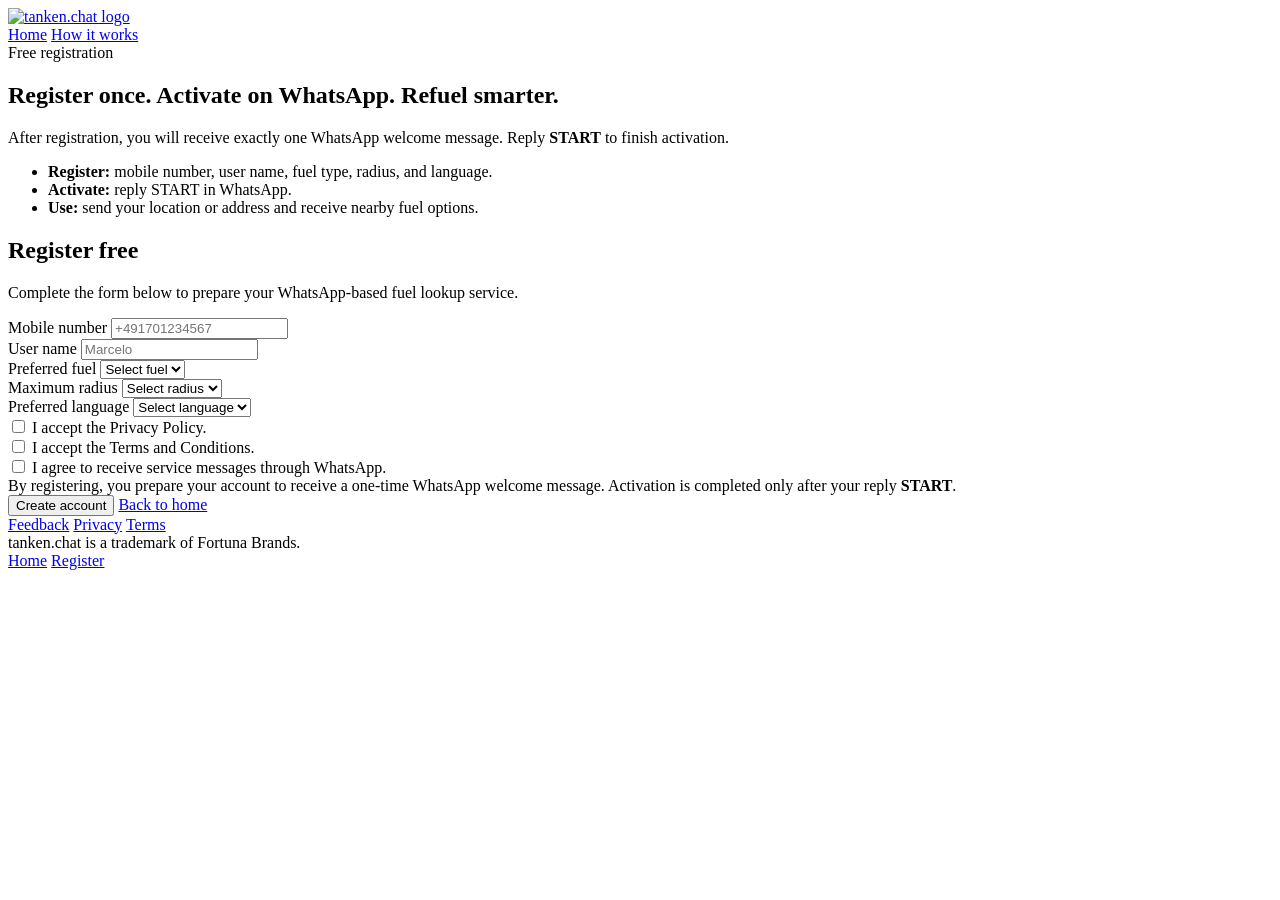
==== register.html @ ec7ad014 "Update register.html" ====
<!DOCTYPE html>
<html lang="en">
<head>
  <meta charset="UTF-8" />
  <meta name="viewport" content="width=device-width, initial-scale=1.0" />
  <title>Register | tanken.chat</title>
  <meta name="description" content="Register free for tanken.chat and activate your account by replying START in WhatsApp." />
  <link rel="stylesheet" href="./style.css" />
</head>
<body>
  <header class="site-header">
    <div class="container header-inner">
      <a href="./index.html" class="brand small" aria-label="tanken.chat home">
        <img src="./logo.png" alt="tanken.chat logo" />
      </a>

      <nav class="nav-links">
        <a href="./index.html">Home</a>
        <a href="./index.html#how-it-works">How it works</a>
      </nav>
    </div>
  </header>

  <main class="form-page">
    <div class="container form-shell">
      <aside class="info-panel">
        <div class="badge">Free registration</div>
        <h1>Register once. Activate on WhatsApp. Refuel smarter.</h1>
        <p>
          After registration, you will receive exactly one WhatsApp welcome message. Reply <strong>START</strong> to finish activation.
        </p>

        <ul class="info-list">
          <li><strong>Register:</strong> mobile number, user name, fuel type, radius, and language.</li>
          <li><strong>Activate:</strong> reply START in WhatsApp.</li>
          <li><strong>Use:</strong> send your location or address and receive nearby fuel options.</li>
        </ul>
      </aside>

      <section class="form-panel">
        <h2>Register free</h2>
        <p class="intro">
          Complete the form below to prepare your WhatsApp-based fuel lookup service.
        </p>

        <form class="form-grid" action="#" method="post">
          <div class="field">
            <label for="mobile">Mobile number</label>
            <input
              class="input"
              type="tel"
              id="mobile"
              name="mobile"
              placeholder="+491701234567"
              required
            />
          </div>

          <div class="field">
            <label for="username">User name</label>
            <input
              class="input"
              type="text"
              id="username"
              name="username"
              placeholder="Marcelo"
              required
            />
          </div>

          <div class="field">
            <label for="fuel">Preferred fuel</label>
            <select class="select" id="fuel" name="fuel" required>
              <option value="">Select fuel</option>
              <option value="diesel">Diesel</option>
              <option value="e5">E5</option>
              <option value="e10">E10</option>
            </select>
          </div>

          <div class="field">
            <label for="radius">Maximum radius</label>
            <select class="select" id="radius" name="radius" required>
              <option value="">Select radius</option>
              <option value="3">3 km</option>
              <option value="5">5 km</option>
              <option value="10">10 km</option>
              <option value="15">15 km</option>
              <option value="20">20 km</option>
              <option value="25">25 km</option>
            </select>
          </div>

          <div class="field">
            <label for="language">Preferred language</label>
            <select class="select" id="language" name="language" required>
              <option value="">Select language</option>
              <option value="de">German</option>
              <option value="en">English</option>
              <option value="tr">Turkish</option>
              <option value="ar">Arabic</option>
            </select>
          </div>

          <div class="checkbox-group">
            <div class="checkbox-item">
              <input type="checkbox" id="privacy" name="privacy" required />
              <label for="privacy">I accept the Privacy Policy.</label>
            </div>

            <div class="checkbox-item">
              <input type="checkbox" id="terms" name="terms" required />
              <label for="terms">I accept the Terms and Conditions.</label>
            </div>

            <div class="checkbox-item">
              <input type="checkbox" id="whatsapp" name="whatsapp" required />
              <label for="whatsapp">I agree to receive service messages through WhatsApp.</label>
            </div>
          </div>

          <div class="form-note">
            By registering, you prepare your account to receive a one-time WhatsApp welcome message. Activation is completed only after your reply <strong>START</strong>.
          </div>

          <div class="form-actions">
            <button class="btn btn-primary" type="submit">Create account</button>
            <a class="btn btn-secondary" href="./index.html">Back to home</a>
          </div>
        </form>

        <div class="helper-links">
          <a href="#">Feedback</a>
          <a href="#">Privacy</a>
          <a href="#">Terms</a>
        </div>
      </section>
    </div>
  </main>

  <footer class="site-footer">
    <div class="container footer-inner">
      <div>tanken.chat is a trademark of Fortuna Brands.</div>
      <div class="footer-links">
        <a href="./index.html">Home</a>
        <a href="./register.html">Register</a>
      </div>
    </div>
  </footer>
</body>
</html>
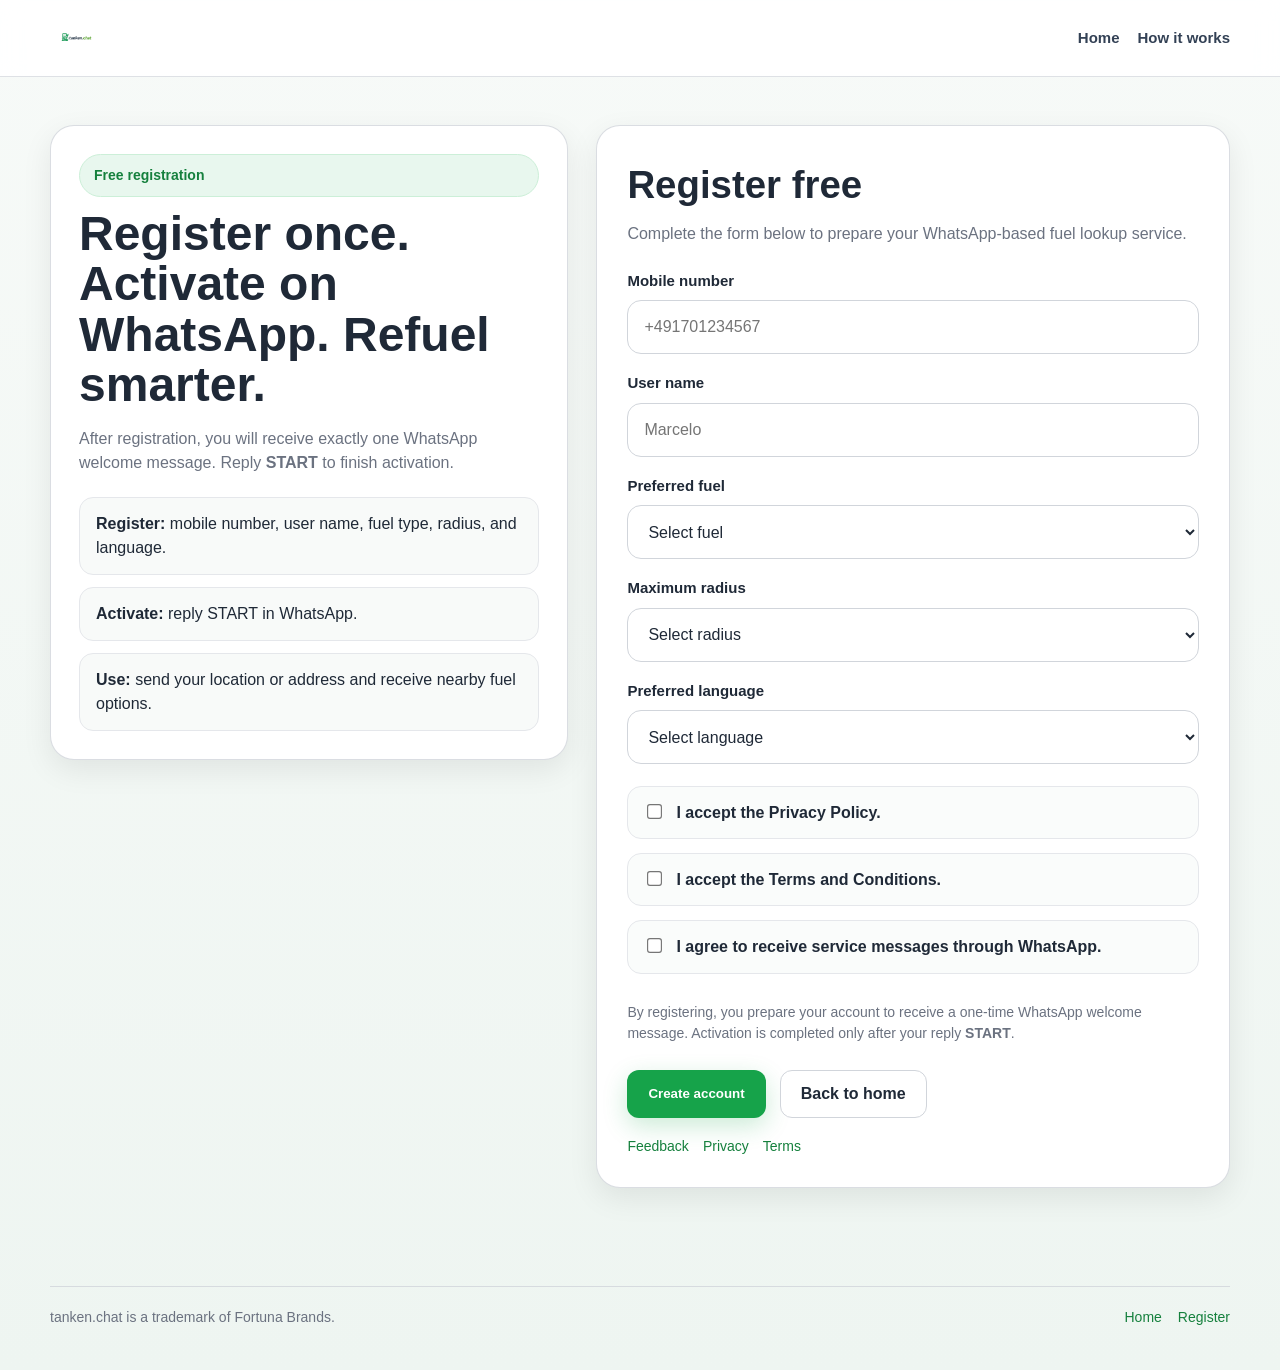
==== commit 77533e23: "Update register.html" ====
--- a/register.html
+++ b/register.html
@@ -4,19 +4,22 @@
   <meta charset="UTF-8" />
   <meta name="viewport" content="width=device-width, initial-scale=1.0" />
   <title>Register | tanken.chat</title>
-  <meta name="description" content="Register free for tanken.chat and activate your account by replying START in WhatsApp." />
-  <link rel="stylesheet" href="./style.css" />
+  <meta
+    name="description"
+    content="Register free for tanken.chat and activate your account by replying START in WhatsApp."
+  />
+  <link rel="stylesheet" href="css/styles.css" />
 </head>
 <body>
   <header class="site-header">
     <div class="container header-inner">
-      <a href="./index.html" class="brand small" aria-label="tanken.chat home">
-        <img src="./logo.png" alt="tanken.chat logo" />
+      <a href="index.html" class="brand small" aria-label="tanken.chat home">
+        <img src="assets/logo.png" alt="tanken.chat logo" />
       </a>
 
       <nav class="nav-links">
-        <a href="./index.html">Home</a>
-        <a href="./index.html#how-it-works">How it works</a>
+        <a href="index.html">Home</a>
+        <a href="index.html#how-it-works">How it works</a>
       </nav>
     </div>
   </header>
@@ -125,14 +128,14 @@
 
           <div class="form-actions">
             <button class="btn btn-primary" type="submit">Create account</button>
-            <a class="btn btn-secondary" href="./index.html">Back to home</a>
+            <a class="btn btn-secondary" href="index.html">Back to home</a>
           </div>
         </form>
 
         <div class="helper-links">
-          <a href="#">Feedback</a>
-          <a href="#">Privacy</a>
-          <a href="#">Terms</a>
+          <a href="feedback.html">Feedback</a>
+          <a href="privacy.html">Privacy</a>
+          <a href="terms.html">Terms</a>
         </div>
       </section>
     </div>
@@ -142,8 +145,8 @@
     <div class="container footer-inner">
       <div>tanken.chat is a trademark of Fortuna Brands.</div>
       <div class="footer-links">
-        <a href="./index.html">Home</a>
-        <a href="./register.html">Register</a>
+        <a href="index.html">Home</a>
+        <a href="register.html">Register</a>
       </div>
     </div>
   </footer>
--- a/css/styles.css
+++ b/css/styles.css
@@ -0,0 +1,558 @@
+:root {
+  --bg: #f5f7f6;
+  --card: #ffffff;
+  --text: #1f2937;
+  --muted: #6b7280;
+  --line: #d1d5db;
+  --brand: #16a34a;
+  --brand-dark: #15803d;
+  --brand-soft: #e8f7ee;
+  --accent: #334155;
+  --shadow: 0 10px 30px rgba(0, 0, 0, 0.08);
+  --radius: 18px;
+  --max: 1180px;
+}
+
+* {
+  box-sizing: border-box;
+}
+
+html {
+  scroll-behavior: smooth;
+}
+
+body {
+  margin: 0;
+  font-family: Arial, Helvetica, sans-serif;
+  color: var(--text);
+  background: linear-gradient(180deg, #f7faf8 0%, #eef5f1 100%);
+  line-height: 1.5;
+}
+
+img {
+  max-width: 100%;
+  display: block;
+}
+
+a {
+  color: var(--brand-dark);
+  text-decoration: none;
+}
+
+a:hover {
+  text-decoration: underline;
+}
+
+.container {
+  width: min(calc(100% - 32px), var(--max));
+  margin: 0 auto;
+}
+
+.site-header {
+  position: sticky;
+  top: 0;
+  z-index: 20;
+  background: rgba(255, 255, 255, 0.9);
+  backdrop-filter: blur(10px);
+  border-bottom: 1px solid rgba(209, 213, 219, 0.7);
+}
+
+.header-inner {
+  display: flex;
+  align-items: center;
+  justify-content: space-between;
+  min-height: 76px;
+  gap: 20px;
+}
+
+.brand {
+  display: inline-flex;
+  align-items: center;
+  gap: 12px;
+  font-weight: 700;
+  color: var(--text);
+}
+
+.brand img {
+  height: 48px;
+  width: auto;
+}
+
+.brand.small img {
+  height: 38px;
+}
+
+.nav-links {
+  display: flex;
+  align-items: center;
+  gap: 18px;
+  flex-wrap: wrap;
+}
+
+.nav-links a {
+  color: var(--accent);
+  font-size: 15px;
+  font-weight: 600;
+}
+
+.btn {
+  display: inline-flex;
+  align-items: center;
+  justify-content: center;
+  min-height: 48px;
+  padding: 0 20px;
+  border-radius: 12px;
+  border: 1px solid transparent;
+  font-weight: 700;
+  cursor: pointer;
+  transition: 0.2s ease;
+  text-decoration: none;
+}
+
+.btn:hover {
+  text-decoration: none;
+  transform: translateY(-1px);
+}
+
+.btn-primary {
+  background: var(--brand);
+  color: #fff;
+  box-shadow: 0 8px 24px rgba(22, 163, 74, 0.22);
+}
+
+.btn-primary:hover {
+  background: var(--brand-dark);
+}
+
+.btn-secondary {
+  background: #fff;
+  border-color: var(--line);
+  color: var(--text);
+}
+
+.hero {
+  padding: 70px 0 40px;
+}
+
+.hero-grid {
+  display: grid;
+  grid-template-columns: 1.15fr 0.85fr;
+  gap: 40px;
+  align-items: center;
+}
+
+.hero-copy h1 {
+  margin: 0 0 18px;
+  font-size: clamp(2.2rem, 5vw, 4rem);
+  line-height: 1.05;
+  letter-spacing: -0.03em;
+}
+
+.hero-copy p.lead {
+  margin: 0 0 22px;
+  font-size: 1.1rem;
+  color: var(--muted);
+  max-width: 700px;
+}
+
+.hero-badges {
+  display: flex;
+  flex-wrap: wrap;
+  gap: 12px;
+  margin: 22px 0 28px;
+}
+
+.badge {
+  background: var(--brand-soft);
+  color: var(--brand-dark);
+  border: 1px solid #ccefd8;
+  border-radius: 999px;
+  padding: 10px 14px;
+  font-size: 14px;
+  font-weight: 700;
+}
+
+.hero-actions {
+  display: flex;
+  flex-wrap: wrap;
+  gap: 14px;
+  margin-top: 10px;
+}
+
+.hero-card {
+  background: var(--card);
+  border: 1px solid rgba(209, 213, 219, 0.8);
+  border-radius: 24px;
+  padding: 28px;
+  box-shadow: var(--shadow);
+}
+
+.hero-card h3 {
+  margin-top: 0;
+  margin-bottom: 12px;
+  font-size: 1.3rem;
+}
+
+.hero-card p {
+  margin: 0 0 14px;
+  color: var(--muted);
+}
+
+.mini-steps {
+  display: grid;
+  gap: 12px;
+  margin-top: 18px;
+}
+
+.mini-step {
+  display: flex;
+  align-items: flex-start;
+  gap: 12px;
+  padding: 12px 14px;
+  border-radius: 14px;
+  background: #f8faf9;
+  border: 1px solid #e5e7eb;
+}
+
+.mini-step-number {
+  width: 28px;
+  height: 28px;
+  border-radius: 999px;
+  background: var(--brand);
+  color: #fff;
+  display: inline-flex;
+  align-items: center;
+  justify-content: center;
+  font-weight: 700;
+  font-size: 14px;
+  flex: 0 0 auto;
+}
+
+.section {
+  padding: 34px 0;
+}
+
+.section-title {
+  margin: 0 0 18px;
+  font-size: clamp(1.5rem, 3vw, 2.25rem);
+  line-height: 1.15;
+}
+
+.section-subtitle {
+  margin: 0 0 28px;
+  color: var(--muted);
+  max-width: 760px;
+}
+
+.features {
+  display: grid;
+  grid-template-columns: repeat(3, 1fr);
+  gap: 18px;
+}
+
+.feature-card {
+  background: #fff;
+  border: 1px solid rgba(209, 213, 219, 0.8);
+  border-radius: 20px;
+  padding: 22px;
+  box-shadow: var(--shadow);
+}
+
+.feature-card h3 {
+  margin: 0 0 10px;
+  font-size: 1.1rem;
+}
+
+.feature-card p {
+  margin: 0;
+  color: var(--muted);
+}
+
+.steps {
+  display: grid;
+  grid-template-columns: repeat(3, 1fr);
+  gap: 18px;
+}
+
+.step-card {
+  background: #fff;
+  border: 1px solid rgba(209, 213, 219, 0.8);
+  border-radius: 20px;
+  padding: 24px;
+  box-shadow: var(--shadow);
+}
+
+.step-card .step-number {
+  display: inline-flex;
+  width: 40px;
+  height: 40px;
+  border-radius: 999px;
+  align-items: center;
+  justify-content: center;
+  background: var(--brand);
+  color: #fff;
+  font-weight: 700;
+  margin-bottom: 14px;
+}
+
+.step-card h3 {
+  margin: 0 0 10px;
+}
+
+.step-card p {
+  margin: 0;
+  color: var(--muted);
+}
+
+.cta-box {
+  background: linear-gradient(135deg, #17311f 0%, #1f4d2d 100%);
+  color: #fff;
+  border-radius: 24px;
+  padding: 32px;
+  box-shadow: var(--shadow);
+}
+
+.cta-box h2 {
+  margin-top: 0;
+  margin-bottom: 12px;
+  font-size: clamp(1.8rem, 3vw, 2.5rem);
+}
+
+.cta-box p {
+  margin: 0 0 20px;
+  color: rgba(255, 255, 255, 0.88);
+  max-width: 760px;
+}
+
+.cta-box .btn-secondary {
+  border-color: rgba(255, 255, 255, 0.28);
+  background: rgba(255, 255, 255, 0.12);
+  color: #fff;
+}
+
+.site-footer {
+  padding: 28px 0 42px;
+  color: var(--muted);
+  font-size: 14px;
+}
+
+.footer-inner {
+  display: flex;
+  justify-content: space-between;
+  gap: 18px;
+  flex-wrap: wrap;
+  border-top: 1px solid rgba(209, 213, 219, 0.8);
+  padding-top: 20px;
+}
+
+.footer-links {
+  display: flex;
+  gap: 16px;
+  flex-wrap: wrap;
+}
+
+/* FORM PAGE */
+.form-page {
+  padding: 48px 0 70px;
+}
+
+.form-shell {
+  display: grid;
+  grid-template-columns: 0.9fr 1.1fr;
+  gap: 28px;
+  align-items: start;
+}
+
+.info-panel,
+.form-panel {
+  background: #fff;
+  border: 1px solid rgba(209, 213, 219, 0.8);
+  border-radius: 24px;
+  box-shadow: var(--shadow);
+}
+
+.info-panel {
+  padding: 28px;
+}
+
+.info-panel h1 {
+  margin: 12px 0 14px;
+  font-size: clamp(2rem, 4vw, 3rem);
+  line-height: 1.05;
+}
+
+.info-panel p {
+  color: var(--muted);
+}
+
+.info-list {
+  margin: 22px 0 0;
+  padding: 0;
+  list-style: none;
+  display: grid;
+  gap: 12px;
+}
+
+.info-list li {
+  background: #f8faf9;
+  border: 1px solid #e5e7eb;
+  border-radius: 14px;
+  padding: 14px 16px;
+}
+
+.form-panel {
+  padding: 30px;
+}
+
+.form-panel h2 {
+  margin-top: 0;
+  margin-bottom: 8px;
+  font-size: clamp(1.7rem, 3vw, 2.4rem);
+}
+
+.form-panel .intro {
+  margin: 0 0 24px;
+  color: var(--muted);
+}
+
+.form-grid {
+  display: grid;
+  grid-template-columns: 1fr;
+  gap: 18px;
+}
+
+.field label {
+  display: block;
+  margin-bottom: 8px;
+  font-weight: 700;
+  font-size: 15px;
+}
+
+.input,
+.select,
+textarea {
+  width: 100%;
+  min-height: 54px;
+  border: 1px solid var(--line);
+  border-radius: 14px;
+  padding: 14px 16px;
+  font-size: 16px;
+  background: #fff;
+  color: var(--text);
+  outline: none;
+}
+
+.input:focus,
+.select:focus,
+textarea:focus {
+  border-color: var(--brand);
+  box-shadow: 0 0 0 4px rgba(22, 163, 74, 0.12);
+}
+
+.checkbox-group {
+  display: grid;
+  gap: 14px;
+  margin-top: 4px;
+}
+
+.checkbox-item {
+  display: flex;
+  align-items: flex-start;
+  gap: 12px;
+  padding: 14px 16px;
+  border: 1px solid #e5e7eb;
+  border-radius: 14px;
+  background: #fafcfb;
+}
+
+.checkbox-item input {
+  margin-top: 4px;
+  transform: scale(1.15);
+}
+
+.checkbox-item label {
+  margin: 0;
+  font-weight: 600;
+  line-height: 1.45;
+}
+
+.form-note {
+  margin-top: 10px;
+  font-size: 14px;
+  color: var(--muted);
+}
+
+.form-actions {
+  display: flex;
+  gap: 14px;
+  flex-wrap: wrap;
+  margin-top: 8px;
+}
+
+.helper-links {
+  margin-top: 18px;
+  display: flex;
+  flex-wrap: wrap;
+  gap: 14px;
+  font-size: 14px;
+}
+
+@media (max-width: 980px) {
+  .hero-grid,
+  .form-shell,
+  .features,
+  .steps {
+    grid-template-columns: 1fr;
+  }
+
+  .hero {
+    padding-top: 40px;
+  }
+
+  .header-inner {
+    min-height: 70px;
+  }
+
+  .nav-links {
+    gap: 12px;
+  }
+}
+
+@media (max-width: 640px) {
+  .container {
+    width: min(calc(100% - 22px), var(--max));
+  }
+
+  .brand img {
+    height: 42px;
+  }
+
+  .hero-copy h1,
+  .info-panel h1,
+  .form-panel h2 {
+    word-break: break-word;
+  }
+
+  .hero-card,
+  .feature-card,
+  .step-card,
+  .info-panel,
+  .form-panel,
+  .cta-box {
+    padding: 20px;
+    border-radius: 18px;
+  }
+
+  .btn {
+    width: 100%;
+  }
+
+  .hero-actions,
+  .form-actions {
+    flex-direction: column;
+  }
+
+  .nav-links {
+    display: none;
+  }
+}
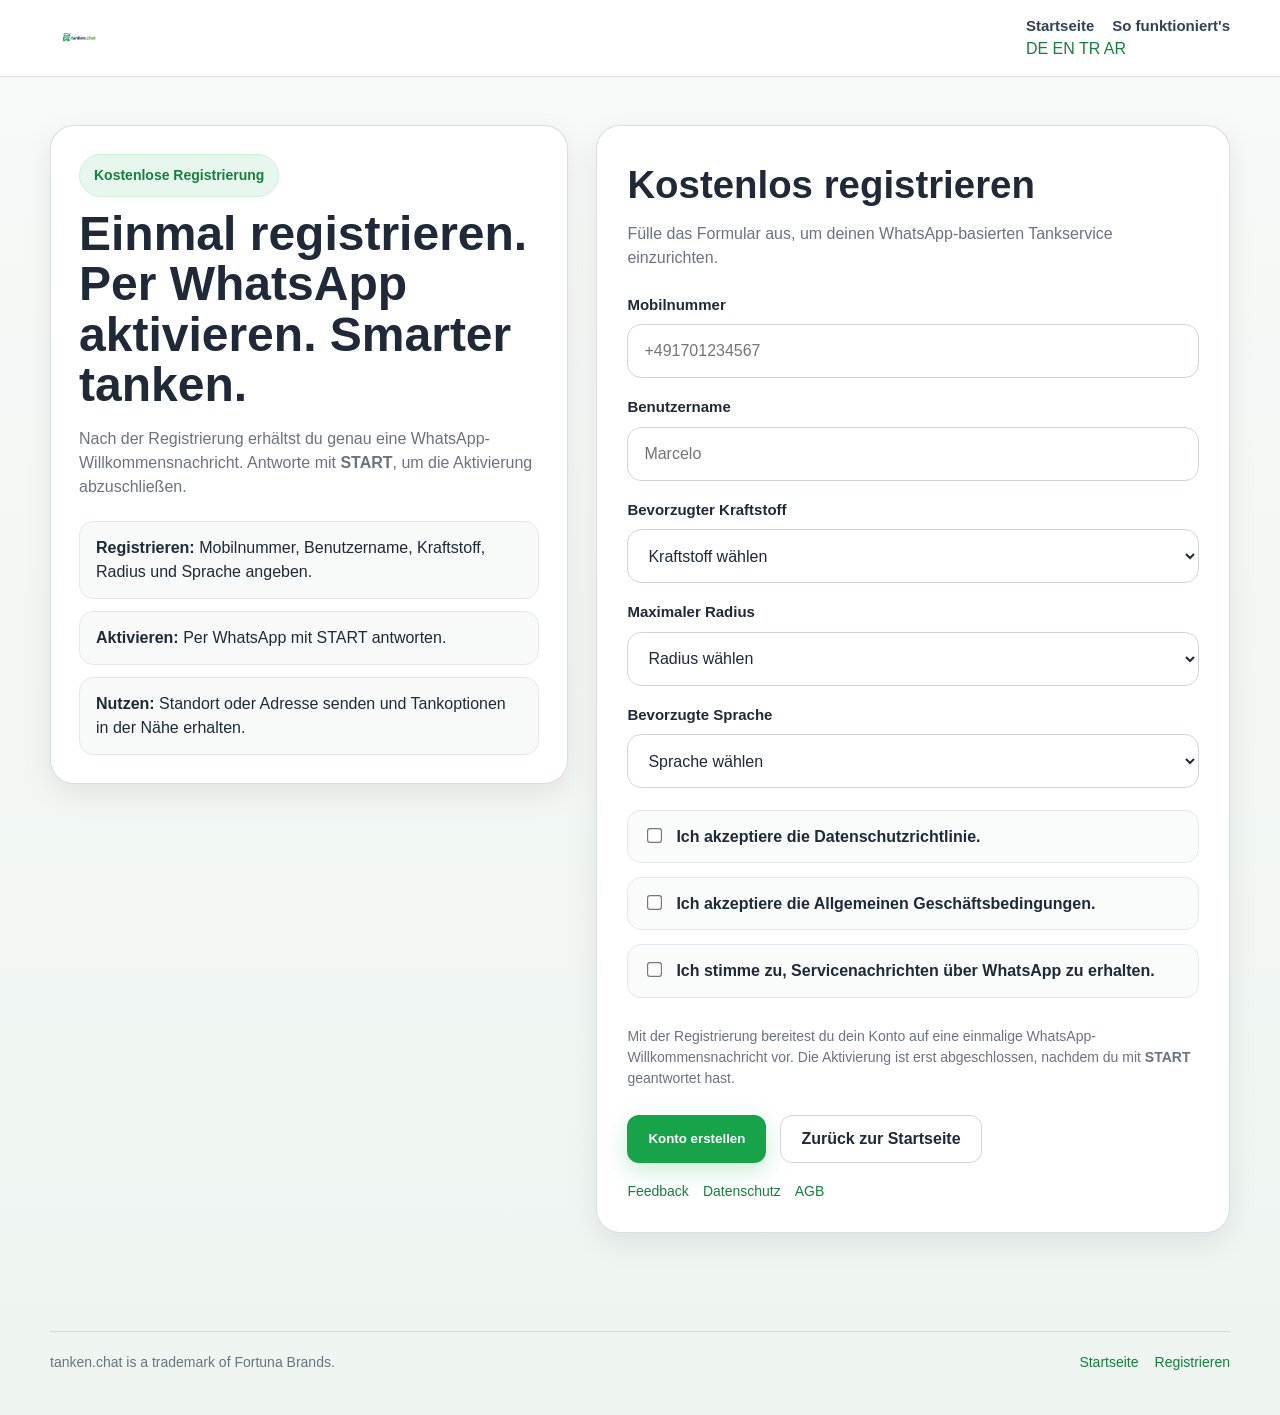
==== commit de88c404: "Update register.html" ====
--- a/register.html
+++ b/register.html
@@ -1,54 +1,63 @@
 <!DOCTYPE html>
-<html lang="en">
+<html lang="de">
 <head>
   <meta charset="UTF-8" />
   <meta name="viewport" content="width=device-width, initial-scale=1.0" />
-  <title>Register | tanken.chat</title>
+  <title>Registrierung | tanken.chat</title>
   <meta
     name="description"
-    content="Register free for tanken.chat and activate your account by replying START in WhatsApp."
+    content="Registriere dich kostenlos für tanken.chat und aktiviere dein Konto, indem du per WhatsApp mit START antwortest."
   />
   <link rel="stylesheet" href="css/styles.css" />
 </head>
 <body>
   <header class="site-header">
     <div class="container header-inner">
-      <a href="index.html" class="brand small" aria-label="tanken.chat home">
-        <img src="assets/logo.png" alt="tanken.chat logo" />
+      <a href="index.html" class="brand small" aria-label="tanken.chat Startseite">
+        <img src="assets/logo.png" alt="tanken.chat Logo" />
       </a>
 
-      <nav class="nav-links">
-        <a href="index.html">Home</a>
-        <a href="index.html#how-it-works">How it works</a>
-      </nav>
+      <div class="header-right">
+        <nav class="nav-links">
+          <a href="index.html">Startseite</a>
+          <a href="index.html#how-it-works">So funktioniert's</a>
+        </nav>
+
+        <div class="lang-switch" aria-label="Sprachauswahl">
+          <a href="register.html" class="active">DE</a>
+          <a href="register-en.html">EN</a>
+          <a href="register-tr.html">TR</a>
+          <a href="register-ar.html">AR</a>
+        </div>
+      </div>
     </div>
   </header>
 
   <main class="form-page">
     <div class="container form-shell">
       <aside class="info-panel">
-        <div class="badge">Free registration</div>
-        <h1>Register once. Activate on WhatsApp. Refuel smarter.</h1>
+        <div class="badge">Kostenlose Registrierung</div>
+        <h1>Einmal registrieren. Per WhatsApp aktivieren. Smarter tanken.</h1>
         <p>
-          After registration, you will receive exactly one WhatsApp welcome message. Reply <strong>START</strong> to finish activation.
+          Nach der Registrierung erhältst du genau eine WhatsApp-Willkommensnachricht. Antworte mit <strong>START</strong>, um die Aktivierung abzuschließen.
         </p>
 
         <ul class="info-list">
-          <li><strong>Register:</strong> mobile number, user name, fuel type, radius, and language.</li>
-          <li><strong>Activate:</strong> reply START in WhatsApp.</li>
-          <li><strong>Use:</strong> send your location or address and receive nearby fuel options.</li>
+          <li><strong>Registrieren:</strong> Mobilnummer, Benutzername, Kraftstoff, Radius und Sprache angeben.</li>
+          <li><strong>Aktivieren:</strong> Per WhatsApp mit START antworten.</li>
+          <li><strong>Nutzen:</strong> Standort oder Adresse senden und Tankoptionen in der Nähe erhalten.</li>
         </ul>
       </aside>
 
       <section class="form-panel">
-        <h2>Register free</h2>
+        <h2>Kostenlos registrieren</h2>
         <p class="intro">
-          Complete the form below to prepare your WhatsApp-based fuel lookup service.
+          Fülle das Formular aus, um deinen WhatsApp-basierten Tankservice einzurichten.
         </p>
 
         <form class="form-grid" action="#" method="post">
           <div class="field">
-            <label for="mobile">Mobile number</label>
+            <label for="mobile">Mobilnummer</label>
             <input
               class="input"
               type="tel"
@@ -60,7 +69,7 @@
           </div>
 
           <div class="field">
-            <label for="username">User name</label>
+            <label for="username">Benutzername</label>
             <input
               class="input"
               type="text"
@@ -72,9 +81,9 @@
           </div>
 
           <div class="field">
-            <label for="fuel">Preferred fuel</label>
+            <label for="fuel">Bevorzugter Kraftstoff</label>
             <select class="select" id="fuel" name="fuel" required>
-              <option value="">Select fuel</option>
+              <option value="">Kraftstoff wählen</option>
               <option value="diesel">Diesel</option>
               <option value="e5">E5</option>
               <option value="e10">E10</option>
@@ -82,9 +91,9 @@
           </div>
 
           <div class="field">
-            <label for="radius">Maximum radius</label>
+            <label for="radius">Maximaler Radius</label>
             <select class="select" id="radius" name="radius" required>
-              <option value="">Select radius</option>
+              <option value="">Radius wählen</option>
               <option value="3">3 km</option>
               <option value="5">5 km</option>
               <option value="10">10 km</option>
@@ -95,47 +104,47 @@
           </div>
 
           <div class="field">
-            <label for="language">Preferred language</label>
+            <label for="language">Bevorzugte Sprache</label>
             <select class="select" id="language" name="language" required>
-              <option value="">Select language</option>
-              <option value="de">German</option>
-              <option value="en">English</option>
-              <option value="tr">Turkish</option>
-              <option value="ar">Arabic</option>
+              <option value="">Sprache wählen</option>
+              <option value="de">Deutsch</option>
+              <option value="en">Englisch</option>
+              <option value="tr">Türkisch</option>
+              <option value="ar">Arabisch</option>
             </select>
           </div>
 
           <div class="checkbox-group">
             <div class="checkbox-item">
               <input type="checkbox" id="privacy" name="privacy" required />
-              <label for="privacy">I accept the Privacy Policy.</label>
+              <label for="privacy">Ich akzeptiere die Datenschutzrichtlinie.</label>
             </div>
 
             <div class="checkbox-item">
               <input type="checkbox" id="terms" name="terms" required />
-              <label for="terms">I accept the Terms and Conditions.</label>
+              <label for="terms">Ich akzeptiere die Allgemeinen Geschäftsbedingungen.</label>
             </div>
 
             <div class="checkbox-item">
               <input type="checkbox" id="whatsapp" name="whatsapp" required />
-              <label for="whatsapp">I agree to receive service messages through WhatsApp.</label>
+              <label for="whatsapp">Ich stimme zu, Servicenachrichten über WhatsApp zu erhalten.</label>
             </div>
           </div>
 
           <div class="form-note">
-            By registering, you prepare your account to receive a one-time WhatsApp welcome message. Activation is completed only after your reply <strong>START</strong>.
+            Mit der Registrierung bereitest du dein Konto auf eine einmalige WhatsApp-Willkommensnachricht vor. Die Aktivierung ist erst abgeschlossen, nachdem du mit <strong>START</strong> geantwortet hast.
           </div>
 
           <div class="form-actions">
-            <button class="btn btn-primary" type="submit">Create account</button>
-            <a class="btn btn-secondary" href="index.html">Back to home</a>
+            <button class="btn btn-primary" type="submit">Konto erstellen</button>
+            <a class="btn btn-secondary" href="index.html">Zurück zur Startseite</a>
           </div>
         </form>
 
         <div class="helper-links">
           <a href="feedback.html">Feedback</a>
-          <a href="privacy.html">Privacy</a>
-          <a href="terms.html">Terms</a>
+          <a href="privacy.html">Datenschutz</a>
+          <a href="terms.html">AGB</a>
         </div>
       </section>
     </div>
@@ -145,8 +154,8 @@
     <div class="container footer-inner">
       <div>tanken.chat is a trademark of Fortuna Brands.</div>
       <div class="footer-links">
-        <a href="index.html">Home</a>
-        <a href="register.html">Register</a>
+        <a href="index.html">Startseite</a>
+        <a href="register.html">Registrieren</a>
       </div>
     </div>
   </footer>
--- a/css/styles.css
+++ b/css/styles.css
@@ -52,7 +52,7 @@
   position: sticky;
   top: 0;
   z-index: 20;
-  background: rgba(255, 255, 255, 0.9);
+  background: rgba(255, 255, 255, 0.92);
   backdrop-filter: blur(10px);
   border-bottom: 1px solid rgba(209, 213, 219, 0.7);
 }
@@ -74,12 +74,12 @@
 }
 
 .brand img {
-  height: 48px;
+  height: 52px;
   width: auto;
 }
 
 .brand.small img {
-  height: 38px;
+  height: 42px;
 }
 
 .nav-links {
@@ -163,6 +163,9 @@
 }
 
 .badge {
+  display: inline-flex;
+  align-items: center;
+  justify-content: center;
   background: var(--brand-soft);
   color: var(--brand-dark);
   border: 1px solid #ccefd8;
@@ -527,6 +530,10 @@
     height: 42px;
   }
 
+  .brand.small img {
+    height: 36px;
+  }
+
   .hero-copy h1,
   .info-panel h1,
   .form-panel h2 {
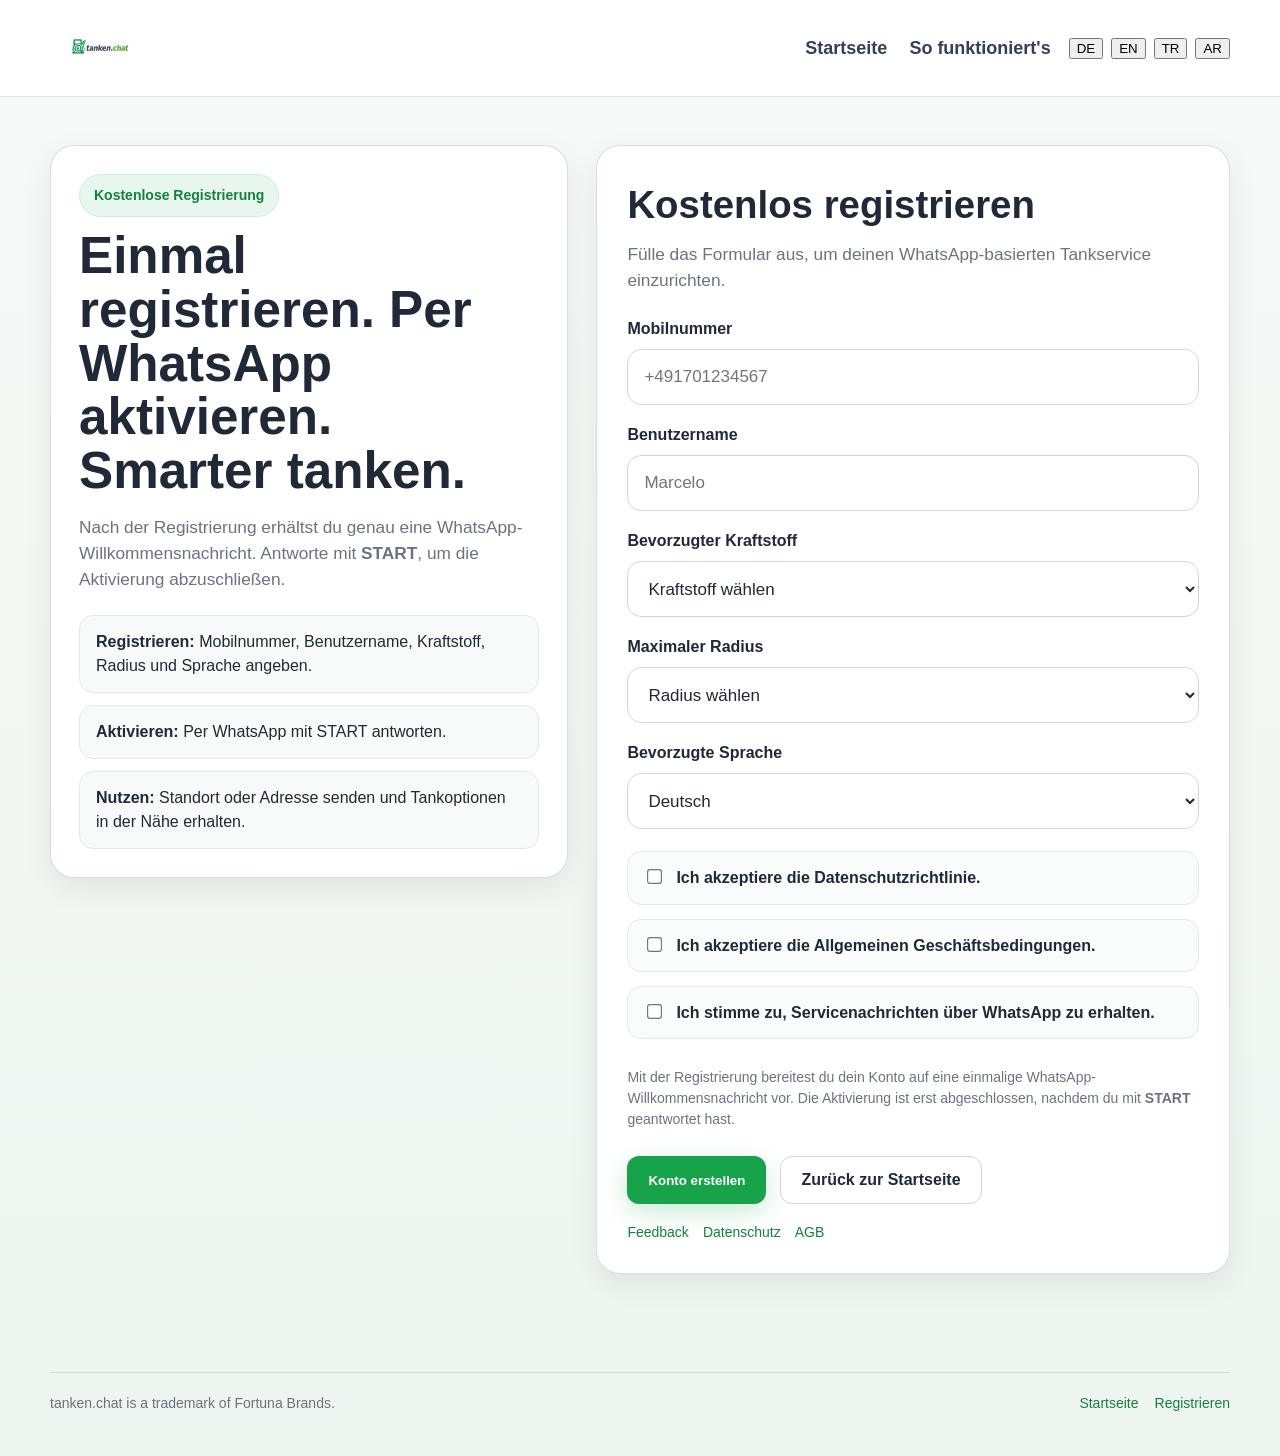
==== commit 9b06fbfa: "Update register.html" ====
--- a/register.html
+++ b/register.html
@@ -3,31 +3,28 @@
 <head>
   <meta charset="UTF-8" />
   <meta name="viewport" content="width=device-width, initial-scale=1.0" />
-  <title>Registrierung | tanken.chat</title>
-  <meta
-    name="description"
-    content="Registriere dich kostenlos für tanken.chat und aktiviere dein Konto, indem du per WhatsApp mit START antwortest."
-  />
+  <title>tanken.chat</title>
+  <meta name="description" content="tanken.chat register page" />
   <link rel="stylesheet" href="css/styles.css" />
 </head>
-<body>
+<body data-page="register">
   <header class="site-header">
     <div class="container header-inner">
-      <a href="index.html" class="brand small" aria-label="tanken.chat Startseite">
-        <img src="assets/logo.png" alt="tanken.chat Logo" />
+      <a href="index.html" class="brand small" aria-label="tanken.chat home">
+        <img src="assets/logo.png" alt="tanken.chat logo" />
       </a>
 
       <div class="header-right">
         <nav class="nav-links">
-          <a href="index.html">Startseite</a>
-          <a href="index.html#how-it-works">So funktioniert's</a>
+          <a href="index.html" data-i18n="nav_home">Startseite</a>
+          <a href="index.html#how-it-works" data-i18n="nav_how">So funktioniert's</a>
         </nav>
 
-        <div class="lang-switch" aria-label="Sprachauswahl">
-          <a href="register.html" class="active">DE</a>
-          <a href="register-en.html">EN</a>
-          <a href="register-tr.html">TR</a>
-          <a href="register-ar.html">AR</a>
+        <div class="lang-switch" aria-label="Language switcher">
+          <button type="button" class="lang-btn active" data-lang="de">DE</button>
+          <button type="button" class="lang-btn" data-lang="en">EN</button>
+          <button type="button" class="lang-btn" data-lang="tr">TR</button>
+          <button type="button" class="lang-btn" data-lang="ar">AR</button>
         </div>
       </div>
     </div>
@@ -36,64 +33,48 @@
   <main class="form-page">
     <div class="container form-shell">
       <aside class="info-panel">
-        <div class="badge">Kostenlose Registrierung</div>
-        <h1>Einmal registrieren. Per WhatsApp aktivieren. Smarter tanken.</h1>
-        <p>
+        <div class="badge" data-i18n="info_badge">Kostenlose Registrierung</div>
+        <h1 data-i18n="info_title">Einmal registrieren. Per WhatsApp aktivieren. Smarter tanken.</h1>
+        <p data-i18n="info_text">
           Nach der Registrierung erhältst du genau eine WhatsApp-Willkommensnachricht. Antworte mit <strong>START</strong>, um die Aktivierung abzuschließen.
         </p>
 
         <ul class="info-list">
-          <li><strong>Registrieren:</strong> Mobilnummer, Benutzername, Kraftstoff, Radius und Sprache angeben.</li>
-          <li><strong>Aktivieren:</strong> Per WhatsApp mit START antworten.</li>
-          <li><strong>Nutzen:</strong> Standort oder Adresse senden und Tankoptionen in der Nähe erhalten.</li>
+          <li data-i18n="info_1"><strong>Registrieren:</strong> Mobilnummer, Benutzername, Kraftstoff, Radius und Sprache angeben.</li>
+          <li data-i18n="info_2"><strong>Aktivieren:</strong> Per WhatsApp mit START antworten.</li>
+          <li data-i18n="info_3"><strong>Nutzen:</strong> Standort oder Adresse senden und Tankoptionen in der Nähe erhalten.</li>
         </ul>
       </aside>
 
       <section class="form-panel">
-        <h2>Kostenlos registrieren</h2>
-        <p class="intro">
-          Fülle das Formular aus, um deinen WhatsApp-basierten Tankservice einzurichten.
-        </p>
+        <h2 data-i18n="form_title">Kostenlos registrieren</h2>
+        <p class="intro" data-i18n="form_intro">Fülle das Formular aus, um deinen WhatsApp-basierten Tankservice einzurichten.</p>
 
         <form class="form-grid" action="#" method="post">
           <div class="field">
-            <label for="mobile">Mobilnummer</label>
-            <input
-              class="input"
-              type="tel"
-              id="mobile"
-              name="mobile"
-              placeholder="+491701234567"
-              required
-            />
-          </div>
-
-          <div class="field">
-            <label for="username">Benutzername</label>
-            <input
-              class="input"
-              type="text"
-              id="username"
-              name="username"
-              placeholder="Marcelo"
-              required
-            />
-          </div>
-
-          <div class="field">
-            <label for="fuel">Bevorzugter Kraftstoff</label>
+            <label for="mobile" data-i18n="label_mobile">Mobilnummer</label>
+            <input class="input" type="tel" id="mobile" name="mobile" placeholder="+491701234567" required />
+          </div>
+
+          <div class="field">
+            <label for="username" data-i18n="label_username">Benutzername</label>
+            <input class="input" type="text" id="username" name="username" placeholder="Marcelo" required />
+          </div>
+
+          <div class="field">
+            <label for="fuel" data-i18n="label_fuel">Bevorzugter Kraftstoff</label>
             <select class="select" id="fuel" name="fuel" required>
-              <option value="">Kraftstoff wählen</option>
-              <option value="diesel">Diesel</option>
-              <option value="e5">E5</option>
-              <option value="e10">E10</option>
+              <option value="" data-i18n="opt_fuel">Kraftstoff wählen</option>
+              <option value="diesel" data-i18n="fuel_diesel">Diesel</option>
+              <option value="e5" data-i18n="fuel_e5">E5</option>
+              <option value="e10" data-i18n="fuel_e10">E10</option>
             </select>
           </div>
 
           <div class="field">
-            <label for="radius">Maximaler Radius</label>
+            <label for="radius" data-i18n="label_radius">Maximaler Radius</label>
             <select class="select" id="radius" name="radius" required>
-              <option value="">Radius wählen</option>
+              <option value="" data-i18n="opt_radius">Radius wählen</option>
               <option value="3">3 km</option>
               <option value="5">5 km</option>
               <option value="10">10 km</option>
@@ -104,47 +85,47 @@
           </div>
 
           <div class="field">
-            <label for="language">Bevorzugte Sprache</label>
+            <label for="language" data-i18n="label_language">Bevorzugte Sprache</label>
             <select class="select" id="language" name="language" required>
-              <option value="">Sprache wählen</option>
-              <option value="de">Deutsch</option>
-              <option value="en">Englisch</option>
-              <option value="tr">Türkisch</option>
-              <option value="ar">Arabisch</option>
+              <option value="" data-i18n="opt_language">Sprache wählen</option>
+              <option value="de" data-i18n="lang_de">Deutsch</option>
+              <option value="en" data-i18n="lang_en">Englisch</option>
+              <option value="tr" data-i18n="lang_tr">Türkisch</option>
+              <option value="ar" data-i18n="lang_ar">Arabisch</option>
             </select>
           </div>
 
           <div class="checkbox-group">
             <div class="checkbox-item">
               <input type="checkbox" id="privacy" name="privacy" required />
-              <label for="privacy">Ich akzeptiere die Datenschutzrichtlinie.</label>
+              <label for="privacy" data-i18n="check_privacy">Ich akzeptiere die Datenschutzrichtlinie.</label>
             </div>
 
             <div class="checkbox-item">
               <input type="checkbox" id="terms" name="terms" required />
-              <label for="terms">Ich akzeptiere die Allgemeinen Geschäftsbedingungen.</label>
+              <label for="terms" data-i18n="check_terms">Ich akzeptiere die Allgemeinen Geschäftsbedingungen.</label>
             </div>
 
             <div class="checkbox-item">
               <input type="checkbox" id="whatsapp" name="whatsapp" required />
-              <label for="whatsapp">Ich stimme zu, Servicenachrichten über WhatsApp zu erhalten.</label>
+              <label for="whatsapp" data-i18n="check_whatsapp">Ich stimme zu, Servicenachrichten über WhatsApp zu erhalten.</label>
             </div>
           </div>
 
-          <div class="form-note">
+          <div class="form-note" data-i18n="form_note">
             Mit der Registrierung bereitest du dein Konto auf eine einmalige WhatsApp-Willkommensnachricht vor. Die Aktivierung ist erst abgeschlossen, nachdem du mit <strong>START</strong> geantwortet hast.
           </div>
 
           <div class="form-actions">
-            <button class="btn btn-primary" type="submit">Konto erstellen</button>
-            <a class="btn btn-secondary" href="index.html">Zurück zur Startseite</a>
+            <button class="btn btn-primary" type="submit" data-i18n="form_submit">Konto erstellen</button>
+            <a class="btn btn-secondary" href="index.html" data-i18n="form_back">Zurück zur Startseite</a>
           </div>
         </form>
 
         <div class="helper-links">
-          <a href="feedback.html">Feedback</a>
-          <a href="privacy.html">Datenschutz</a>
-          <a href="terms.html">AGB</a>
+          <a href="feedback.html" data-i18n="footer_feedback">Feedback</a>
+          <a href="privacy.html" data-i18n="footer_privacy">Datenschutz</a>
+          <a href="terms.html" data-i18n="footer_terms">AGB</a>
         </div>
       </section>
     </div>
@@ -154,10 +135,193 @@
     <div class="container footer-inner">
       <div>tanken.chat is a trademark of Fortuna Brands.</div>
       <div class="footer-links">
-        <a href="index.html">Startseite</a>
-        <a href="register.html">Registrieren</a>
+        <a href="index.html" data-i18n="nav_home">Startseite</a>
+        <a href="register.html" data-i18n="footer_register">Registrieren</a>
       </div>
     </div>
   </footer>
+
+  <script>
+    const translations = {
+      de: {
+        nav_home: "Startseite",
+        nav_how: "So funktioniert's",
+        info_badge: "Kostenlose Registrierung",
+        info_title: "Einmal registrieren. Per WhatsApp aktivieren. Smarter tanken.",
+        info_text: "Nach der Registrierung erhältst du genau eine WhatsApp-Willkommensnachricht. Antworte mit <strong>START</strong>, um die Aktivierung abzuschließen.",
+        info_1: "<strong>Registrieren:</strong> Mobilnummer, Benutzername, Kraftstoff, Radius und Sprache angeben.",
+        info_2: "<strong>Aktivieren:</strong> Per WhatsApp mit START antworten.",
+        info_3: "<strong>Nutzen:</strong> Standort oder Adresse senden und Tankoptionen in der Nähe erhalten.",
+        form_title: "Kostenlos registrieren",
+        form_intro: "Fülle das Formular aus, um deinen WhatsApp-basierten Tankservice einzurichten.",
+        label_mobile: "Mobilnummer",
+        label_username: "Benutzername",
+        label_fuel: "Bevorzugter Kraftstoff",
+        opt_fuel: "Kraftstoff wählen",
+        fuel_diesel: "Diesel",
+        fuel_e5: "E5",
+        fuel_e10: "E10",
+        label_radius: "Maximaler Radius",
+        opt_radius: "Radius wählen",
+        label_language: "Bevorzugte Sprache",
+        opt_language: "Sprache wählen",
+        lang_de: "Deutsch",
+        lang_en: "Englisch",
+        lang_tr: "Türkisch",
+        lang_ar: "Arabisch",
+        check_privacy: "Ich akzeptiere die Datenschutzrichtlinie.",
+        check_terms: "Ich akzeptiere die Allgemeinen Geschäftsbedingungen.",
+        check_whatsapp: "Ich stimme zu, Servicenachrichten über WhatsApp zu erhalten.",
+        form_note: "Mit der Registrierung bereitest du dein Konto auf eine einmalige WhatsApp-Willkommensnachricht vor. Die Aktivierung ist erst abgeschlossen, nachdem du mit <strong>START</strong> geantwortet hast.",
+        form_submit: "Konto erstellen",
+        form_back: "Zurück zur Startseite",
+        footer_register: "Registrieren",
+        footer_feedback: "Feedback",
+        footer_privacy: "Datenschutz",
+        footer_terms: "AGB"
+      },
+      en: {
+        nav_home: "Home",
+        nav_how: "How it works",
+        info_badge: "Free registration",
+        info_title: "Register once. Activate on WhatsApp. Refuel smarter.",
+        info_text: "After registration, you will receive exactly one WhatsApp welcome message. Reply <strong>START</strong> to complete activation.",
+        info_1: "<strong>Register:</strong> add mobile number, user name, fuel type, radius, and language.",
+        info_2: "<strong>Activate:</strong> reply START in WhatsApp.",
+        info_3: "<strong>Use:</strong> send location or address and receive nearby fuel options.",
+        form_title: "Register free",
+        form_intro: "Complete the form below to prepare your WhatsApp-based fuel lookup service.",
+        label_mobile: "Mobile number",
+        label_username: "User name",
+        label_fuel: "Preferred fuel",
+        opt_fuel: "Select fuel",
+        fuel_diesel: "Diesel",
+        fuel_e5: "E5",
+        fuel_e10: "E10",
+        label_radius: "Maximum radius",
+        opt_radius: "Select radius",
+        label_language: "Preferred language",
+        opt_language: "Select language",
+        lang_de: "German",
+        lang_en: "English",
+        lang_tr: "Turkish",
+        lang_ar: "Arabic",
+        check_privacy: "I accept the Privacy Policy.",
+        check_terms: "I accept the Terms and Conditions.",
+        check_whatsapp: "I agree to receive service messages through WhatsApp.",
+        form_note: "By registering, you prepare your account to receive a one-time WhatsApp welcome message. Activation is completed only after your reply <strong>START</strong>.",
+        form_submit: "Create account",
+        form_back: "Back to home",
+        footer_register: "Register",
+        footer_feedback: "Feedback",
+        footer_privacy: "Privacy",
+        footer_terms: "Terms"
+      },
+      tr: {
+        nav_home: "Ana sayfa",
+        nav_how: "Nasıl çalışır",
+        info_badge: "Ücretsiz kayıt",
+        info_title: "Bir kez kayıt ol. WhatsApp'ta etkinleştir. Daha akıllı yakıt al.",
+        info_text: "Kayıttan sonra tam olarak bir WhatsApp karşılama mesajı alacaksın. Etkinleştirmeyi tamamlamak için <strong>START</strong> yanıtını ver.",
+        info_1: "<strong>Kayıt:</strong> cep telefonu numarası, kullanıcı adı, yakıt türü, yarıçap ve dil ekle.",
+        info_2: "<strong>Etkinleştir:</strong> WhatsApp'ta START yanıtını ver.",
+        info_3: "<strong>Kullan:</strong> konumunu veya adresini gönder ve yakın yakıt seçeneklerini al.",
+        form_title: "Ücretsiz kayıt ol",
+        form_intro: "WhatsApp tabanlı yakıt arama hizmetini hazırlamak için aşağıdaki formu doldur.",
+        label_mobile: "Cep telefonu numarası",
+        label_username: "Kullanıcı adı",
+        label_fuel: "Tercih edilen yakıt",
+        opt_fuel: "Yakıt seç",
+        fuel_diesel: "Dizel",
+        fuel_e5: "E5",
+        fuel_e10: "E10",
+        label_radius: "Maksimum yarıçap",
+        opt_radius: "Yarıçap seç",
+        label_language: "Tercih edilen dil",
+        opt_language: "Dil seç",
+        lang_de: "Almanca",
+        lang_en: "İngilizce",
+        lang_tr: "Türkçe",
+        lang_ar: "Arapça",
+        check_privacy: "Gizlilik Politikasını kabul ediyorum.",
+        check_terms: "Şartlar ve Koşulları kabul ediyorum.",
+        check_whatsapp: "WhatsApp üzerinden hizmet mesajları almayı kabul ediyorum.",
+        form_note: "Kayıt olarak hesabını bir defalık WhatsApp karşılama mesajı almaya hazırlarsın. Etkinleştirme ancak <strong>START</strong> yanıtından sonra tamamlanır.",
+        form_submit: "Hesap oluştur",
+        form_back: "Ana sayfaya dön",
+        footer_register: "Kayıt ol",
+        footer_feedback: "Geri bildirim",
+        footer_privacy: "Gizlilik",
+        footer_terms: "Şartlar"
+      },
+      ar: {
+        nav_home: "الرئيسية",
+        nav_how: "كيف يعمل",
+        info_badge: "تسجيل مجاني",
+        info_title: "سجّل مرة واحدة. فعّل عبر واتساب. وازود بالوقود بذكاء أكبر.",
+        info_text: "بعد التسجيل، ستتلقى رسالة ترحيب واحدة فقط على واتساب. أرسل <strong>START</strong> لإكمال التفعيل.",
+        info_1: "<strong>التسجيل:</strong> أضف رقم الهاتف المحمول واسم المستخدم ونوع الوقود والنطاق واللغة.",
+        info_2: "<strong>التفعيل:</strong> أرسل START عبر واتساب.",
+        info_3: "<strong>الاستخدام:</strong> أرسل الموقع أو العنوان واحصل على خيارات الوقود القريبة.",
+        form_title: "سجّل مجاناً",
+        form_intro: "أكمل النموذج أدناه لإعداد خدمة البحث عن الوقود عبر واتساب.",
+        label_mobile: "رقم الهاتف المحمول",
+        label_username: "اسم المستخدم",
+        label_fuel: "نوع الوقود المفضل",
+        opt_fuel: "اختر الوقود",
+        fuel_diesel: "ديزل",
+        fuel_e5: "E5",
+        fuel_e10: "E10",
+        label_radius: "أقصى نطاق",
+        opt_radius: "اختر النطاق",
+        label_language: "اللغة المفضلة",
+        opt_language: "اختر اللغة",
+        lang_de: "الألمانية",
+        lang_en: "الإنجليزية",
+        lang_tr: "التركية",
+        lang_ar: "العربية",
+        check_privacy: "أوافق على سياسة الخصوصية.",
+        check_terms: "أوافق على الشروط والأحكام.",
+        check_whatsapp: "أوافق على تلقي رسائل الخدمة عبر واتساب.",
+        form_note: "من خلال التسجيل، تقوم بإعداد حسابك لتلقي رسالة ترحيب واحدة عبر واتساب. يكتمل التفعيل فقط بعد ردك بكلمة <strong>START</strong>.",
+        form_submit: "إنشاء الحساب",
+        form_back: "العودة إلى الرئيسية",
+        footer_register: "التسجيل",
+        footer_feedback: "ملاحظات",
+        footer_privacy: "الخصوصية",
+        footer_terms: "الشروط"
+      }
+    };
+
+    function applyLanguage(lang) {
+      const dict = translations[lang] || translations.de;
+      document.documentElement.lang = lang === 'ar' ? 'ar' : lang;
+      document.documentElement.dir = lang === 'ar' ? 'rtl' : 'ltr';
+      document.body.classList.toggle('rtl', lang === 'ar');
+
+      document.querySelectorAll('[data-i18n]').forEach(el => {
+        const key = el.getAttribute('data-i18n');
+        if (dict[key]) el.innerHTML = dict[key];
+      });
+
+      document.querySelectorAll('.lang-btn').forEach(btn => {
+        btn.classList.toggle('active', btn.dataset.lang === lang);
+      });
+
+      localStorage.setItem('tanken_lang', lang);
+
+      const select = document.getElementById('language');
+      if (select) {
+        select.value = lang;
+      }
+    }
+
+    const savedLang = localStorage.getItem('tanken_lang') || 'de';
+    applyLanguage(savedLang);
+
+    document.querySelectorAll('.lang-btn').forEach(btn => {
+      btn.addEventListener('click', () => applyLanguage(btn.dataset.lang));
+    });
+  </script>
 </body>
 </html>
--- a/css/styles.css
+++ b/css/styles.css
@@ -52,7 +52,7 @@
   position: sticky;
   top: 0;
   z-index: 20;
-  background: rgba(255, 255, 255, 0.92);
+  background: rgba(255, 255, 255, 0.96);
   backdrop-filter: blur(10px);
   border-bottom: 1px solid rgba(209, 213, 219, 0.7);
 }
@@ -61,38 +61,82 @@
   display: flex;
   align-items: center;
   justify-content: space-between;
-  min-height: 76px;
-  gap: 20px;
+  min-height: 96px;
+  gap: 24px;
 }
 
 .brand {
   display: inline-flex;
   align-items: center;
-  gap: 12px;
-  font-weight: 700;
-  color: var(--text);
+  justify-content: flex-start;
+  flex: 0 0 auto;
 }
 
 .brand img {
-  height: 52px;
+  height: 82px;
   width: auto;
+  max-width: none;
+  display: block;
 }
 
 .brand.small img {
-  height: 42px;
+  height: 72px;
+  width: auto;
+  max-width: none;
+}
+
+.header-right {
+  display: flex;
+  align-items: center;
+  gap: 18px;
+  flex-wrap: wrap;
+  justify-content: flex-end;
 }
 
 .nav-links {
   display: flex;
   align-items: center;
-  gap: 18px;
+  gap: 22px;
   flex-wrap: wrap;
 }
 
 .nav-links a {
   color: var(--accent);
-  font-size: 15px;
-  font-weight: 600;
+  font-size: 18px;
+  font-weight: 700;
+}
+
+.lang-switch {
+  display: flex;
+  align-items: center;
+  gap: 8px;
+}
+
+.lang-switch a {
+  display: inline-flex;
+  align-items: center;
+  justify-content: center;
+  min-width: 42px;
+  height: 38px;
+  padding: 0 10px;
+  border-radius: 10px;
+  border: 1px solid var(--line);
+  background: #fff;
+  color: var(--accent);
+  font-size: 14px;
+  font-weight: 700;
+  text-decoration: none;
+}
+
+.lang-switch a:hover {
+  background: #f3f4f6;
+  text-decoration: none;
+}
+
+.lang-switch a.active {
+  background: var(--brand);
+  border-color: var(--brand);
+  color: #fff;
 }
 
 .btn {
@@ -143,14 +187,14 @@
 
 .hero-copy h1 {
   margin: 0 0 18px;
-  font-size: clamp(2.2rem, 5vw, 4rem);
+  font-size: clamp(2.4rem, 5vw, 4.4rem);
   line-height: 1.05;
   letter-spacing: -0.03em;
 }
 
 .hero-copy p.lead {
   margin: 0 0 22px;
-  font-size: 1.1rem;
+  font-size: 1.14rem;
   color: var(--muted);
   max-width: 700px;
 }
@@ -193,12 +237,13 @@
 .hero-card h3 {
   margin-top: 0;
   margin-bottom: 12px;
-  font-size: 1.3rem;
+  font-size: 1.7rem;
 }
 
 .hero-card p {
   margin: 0 0 14px;
   color: var(--muted);
+  font-size: 1.02rem;
 }
 
 .mini-steps {
@@ -215,11 +260,12 @@
   border-radius: 14px;
   background: #f8faf9;
   border: 1px solid #e5e7eb;
+  font-size: 1rem;
 }
 
 .mini-step-number {
-  width: 28px;
-  height: 28px;
+  width: 32px;
+  height: 32px;
   border-radius: 999px;
   background: var(--brand);
   color: #fff;
@@ -227,7 +273,7 @@
   align-items: center;
   justify-content: center;
   font-weight: 700;
-  font-size: 14px;
+  font-size: 15px;
   flex: 0 0 auto;
 }
 
@@ -237,14 +283,15 @@
 
 .section-title {
   margin: 0 0 18px;
-  font-size: clamp(1.5rem, 3vw, 2.25rem);
+  font-size: clamp(1.8rem, 3vw, 2.7rem);
   line-height: 1.15;
 }
 
 .section-subtitle {
   margin: 0 0 28px;
   color: var(--muted);
-  max-width: 760px;
+  max-width: 820px;
+  font-size: 1.08rem;
 }
 
 .features {
@@ -263,12 +310,13 @@
 
 .feature-card h3 {
   margin: 0 0 10px;
-  font-size: 1.1rem;
+  font-size: 1.35rem;
 }
 
 .feature-card p {
   margin: 0;
   color: var(--muted);
+  font-size: 1rem;
 }
 
 .steps {
@@ -300,11 +348,13 @@
 
 .step-card h3 {
   margin: 0 0 10px;
+  font-size: 1.3rem;
 }
 
 .step-card p {
   margin: 0;
   color: var(--muted);
+  font-size: 1rem;
 }
 
 .cta-box {
@@ -318,13 +368,14 @@
 .cta-box h2 {
   margin-top: 0;
   margin-bottom: 12px;
-  font-size: clamp(1.8rem, 3vw, 2.5rem);
+  font-size: clamp(1.9rem, 3vw, 2.7rem);
 }
 
 .cta-box p {
   margin: 0 0 20px;
   color: rgba(255, 255, 255, 0.88);
   max-width: 760px;
+  font-size: 1.06rem;
 }
 
 .cta-box .btn-secondary {
@@ -380,12 +431,13 @@
 
 .info-panel h1 {
   margin: 12px 0 14px;
-  font-size: clamp(2rem, 4vw, 3rem);
+  font-size: clamp(2.2rem, 4vw, 3.4rem);
   line-height: 1.05;
 }
 
 .info-panel p {
   color: var(--muted);
+  font-size: 1.08rem;
 }
 
 .info-list {
@@ -401,6 +453,7 @@
   border: 1px solid #e5e7eb;
   border-radius: 14px;
   padding: 14px 16px;
+  font-size: 1rem;
 }
 
 .form-panel {
@@ -410,12 +463,13 @@
 .form-panel h2 {
   margin-top: 0;
   margin-bottom: 8px;
-  font-size: clamp(1.7rem, 3vw, 2.4rem);
+  font-size: clamp(2rem, 3vw, 3rem);
 }
 
 .form-panel .intro {
   margin: 0 0 24px;
   color: var(--muted);
+  font-size: 1.08rem;
 }
 
 .form-grid {
@@ -428,18 +482,18 @@
   display: block;
   margin-bottom: 8px;
   font-weight: 700;
-  font-size: 15px;
+  font-size: 16px;
 }
 
 .input,
 .select,
 textarea {
   width: 100%;
-  min-height: 54px;
+  min-height: 56px;
   border: 1px solid var(--line);
   border-radius: 14px;
   padding: 14px 16px;
-  font-size: 16px;
+  font-size: 17px;
   background: #fff;
   color: var(--text);
   outline: none;
@@ -477,6 +531,7 @@
   margin: 0;
   font-weight: 600;
   line-height: 1.45;
+  font-size: 1rem;
 }
 
 .form-note {
@@ -513,11 +568,23 @@
   }
 
   .header-inner {
-    min-height: 70px;
+    min-height: 86px;
+  }
+
+  .brand img {
+    height: 68px;
+  }
+
+  .brand.small img {
+    height: 60px;
   }
 
   .nav-links {
-    gap: 12px;
+    gap: 14px;
+  }
+
+  .nav-links a {
+    font-size: 16px;
   }
 }
 
@@ -526,12 +593,17 @@
     width: min(calc(100% - 22px), var(--max));
   }
 
+  .header-inner {
+    min-height: 76px;
+    gap: 12px;
+  }
+
   .brand img {
-    height: 42px;
+    height: 56px;
   }
 
   .brand.small img {
-    height: 36px;
+    height: 50px;
   }
 
   .hero-copy h1,
@@ -559,7 +631,8 @@
     flex-direction: column;
   }
 
-  .nav-links {
+  .nav-links,
+  .lang-switch {
     display: none;
   }
 }
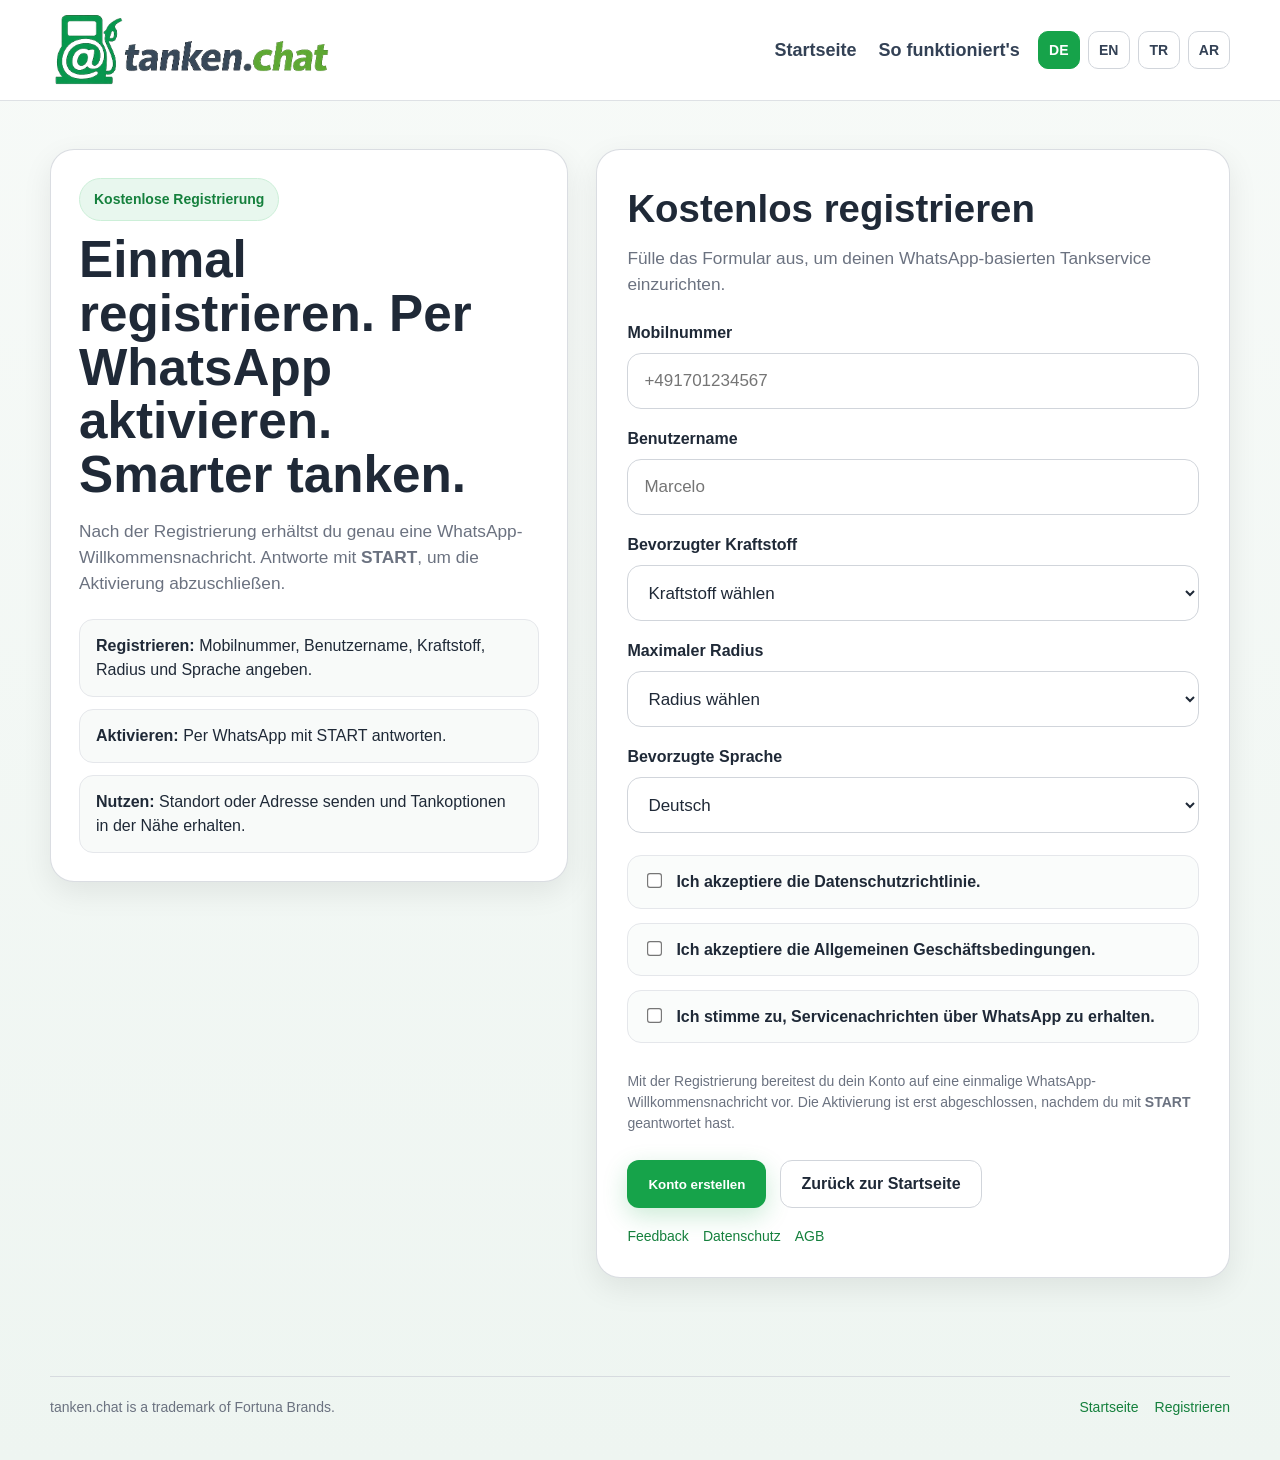
==== commit 9cb6df06: "Update register.html" ====
--- a/register.html
+++ b/register.html
@@ -50,7 +50,7 @@
         <h2 data-i18n="form_title">Kostenlos registrieren</h2>
         <p class="intro" data-i18n="form_intro">Fülle das Formular aus, um deinen WhatsApp-basierten Tankservice einzurichten.</p>
 
-        <form class="form-grid" action="#" method="post">
+        <form class="form-grid" id="registerForm">
           <div class="field">
             <label for="mobile" data-i18n="label_mobile">Mobilnummer</label>
             <input class="input" type="tel" id="mobile" name="mobile" placeholder="+491701234567" required />
@@ -116,8 +116,10 @@
             Mit der Registrierung bereitest du dein Konto auf eine einmalige WhatsApp-Willkommensnachricht vor. Die Aktivierung ist erst abgeschlossen, nachdem du mit <strong>START</strong> geantwortet hast.
           </div>
 
+          <div id="formMessage" class="form-note" style="display:none;"></div>
+
           <div class="form-actions">
-            <button class="btn btn-primary" type="submit" data-i18n="form_submit">Konto erstellen</button>
+            <button class="btn btn-primary" id="submitBtn" type="submit" data-i18n="form_submit">Konto erstellen</button>
             <a class="btn btn-secondary" href="index.html" data-i18n="form_back">Zurück zur Startseite</a>
           </div>
         </form>
@@ -142,6 +144,8 @@
   </footer>
 
   <script>
+    const API_BASE = "https://api.tanken.chat";
+
     const translations = {
       de: {
         nav_home: "Startseite",
@@ -178,7 +182,11 @@
         footer_register: "Registrieren",
         footer_feedback: "Feedback",
         footer_privacy: "Datenschutz",
-        footer_terms: "AGB"
+        footer_terms: "AGB",
+        sending: "Wird gesendet...",
+        success: "Registrierung erfolgreich. Bitte prüfe jetzt WhatsApp und antworte mit START, um dein Konto zu aktivieren.",
+        error: "Die Registrierung konnte nicht abgeschlossen werden. Bitte versuche es erneut.",
+        missing: "Bitte fülle alle Felder korrekt aus und akzeptiere alle Pflichtfelder."
       },
       en: {
         nav_home: "Home",
@@ -215,7 +223,11 @@
         footer_register: "Register",
         footer_feedback: "Feedback",
         footer_privacy: "Privacy",
-        footer_terms: "Terms"
+        footer_terms: "Terms",
+        sending: "Submitting...",
+        success: "Registration successful. Please check WhatsApp and reply START to activate your account.",
+        error: "Registration could not be completed. Please try again.",
+        missing: "Please complete all fields correctly and accept all required items."
       },
       tr: {
         nav_home: "Ana sayfa",
@@ -252,7 +264,11 @@
         footer_register: "Kayıt ol",
         footer_feedback: "Geri bildirim",
         footer_privacy: "Gizlilik",
-        footer_terms: "Şartlar"
+        footer_terms: "Şartlar",
+        sending: "Gönderiliyor...",
+        success: "Kayıt başarılı. Lütfen şimdi WhatsApp'ı kontrol et ve hesabını etkinleştirmek için START yanıtını ver.",
+        error: "Kayıt tamamlanamadı. Lütfen tekrar dene.",
+        missing: "Lütfen tüm alanları doğru doldur ve gerekli tüm kutuları kabul et."
       },
       ar: {
         nav_home: "الرئيسية",
@@ -289,12 +305,19 @@
         footer_register: "التسجيل",
         footer_feedback: "ملاحظات",
         footer_privacy: "الخصوصية",
-        footer_terms: "الشروط"
+        footer_terms: "الشروط",
+        sending: "جارٍ الإرسال...",
+        success: "تم التسجيل بنجاح. يرجى التحقق من واتساب الآن والرد بكلمة START لتفعيل حسابك.",
+        error: "تعذر إكمال التسجيل. يرجى المحاولة مرة أخرى.",
+        missing: "يرجى إكمال جميع الحقول بشكل صحيح والموافقة على جميع المتطلبات."
       }
     };
 
+    let currentLang = localStorage.getItem('tanken_lang') || 'de';
+
     function applyLanguage(lang) {
       const dict = translations[lang] || translations.de;
+      currentLang = lang;
       document.documentElement.lang = lang === 'ar' ? 'ar' : lang;
       document.documentElement.dir = lang === 'ar' ? 'rtl' : 'ltr';
       document.body.classList.toggle('rtl', lang === 'ar');
@@ -308,16 +331,78 @@
         btn.classList.toggle('active', btn.dataset.lang === lang);
       });
 
+      const select = document.getElementById('language');
+      if (select) select.value = lang;
+
       localStorage.setItem('tanken_lang', lang);
-
-      const select = document.getElementById('language');
-      if (select) {
-        select.value = lang;
+    }
+
+    function showMessage(text, isError = false) {
+      const box = document.getElementById('formMessage');
+      box.style.display = 'block';
+      box.textContent = text;
+      box.style.color = isError ? '#b91c1c' : '#15803d';
+      box.style.fontWeight = '700';
+    }
+
+    document.getElementById('registerForm').addEventListener('submit', async (e) => {
+      e.preventDefault();
+
+      const dict = translations[currentLang] || translations.de;
+      const submitBtn = document.getElementById('submitBtn');
+      const mobile = document.getElementById('mobile').value.trim();
+      const user_name = document.getElementById('username').value.trim();
+      const preferred_fuel = document.getElementById('fuel').value;
+      const max_radius_km = Number(document.getElementById('radius').value);
+      const preferred_language = document.getElementById('language').value;
+      const privacy_accepted = document.getElementById('privacy').checked;
+      const terms_accepted = document.getElementById('terms').checked;
+      const whatsapp_accepted = document.getElementById('whatsapp').checked;
+
+      if (!mobile || !user_name || !preferred_fuel || !max_radius_km || !preferred_language || !privacy_accepted || !terms_accepted || !whatsapp_accepted) {
+        showMessage(dict.missing, true);
+        return;
       }
-    }
-
-    const savedLang = localStorage.getItem('tanken_lang') || 'de';
-    applyLanguage(savedLang);
+
+      submitBtn.disabled = true;
+      submitBtn.textContent = dict.sending;
+
+      try {
+        const response = await fetch(`${API_BASE}/api/register`, {
+          method: 'POST',
+          headers: {
+            'Content-Type': 'application/json'
+          },
+          body: JSON.stringify({
+            mobile,
+            user_name,
+            preferred_fuel,
+            max_radius_km,
+            preferred_language,
+            privacy_accepted,
+            terms_accepted,
+            whatsapp_accepted
+          })
+        });
+
+        const result = await response.json();
+
+        if (!response.ok || !result.success) {
+          throw new Error(result.error || 'Request failed');
+        }
+
+        showMessage(dict.success, false);
+        document.getElementById('registerForm').reset();
+        document.getElementById('language').value = currentLang;
+      } catch (err) {
+        showMessage(dict.error, true);
+      } finally {
+        submitBtn.disabled = false;
+        submitBtn.textContent = dict.form_submit;
+      }
+    });
+
+    applyLanguage(currentLang);
 
     document.querySelectorAll('.lang-btn').forEach(btn => {
       btn.addEventListener('click', () => applyLanguage(btn.dataset.lang));
--- a/css/styles.css
+++ b/css/styles.css
@@ -29,6 +29,10 @@
   line-height: 1.5;
 }
 
+body.rtl {
+  direction: rtl;
+}
+
 img {
   max-width: 100%;
   display: block;
@@ -41,6 +45,10 @@
 
 a:hover {
   text-decoration: underline;
+}
+
+button {
+  font-family: inherit;
 }
 
 .container {
@@ -61,7 +69,7 @@
   display: flex;
   align-items: center;
   justify-content: space-between;
-  min-height: 96px;
+  min-height: 100px;
   gap: 24px;
 }
 
@@ -73,14 +81,14 @@
 }
 
 .brand img {
-  height: 82px;
+  height: 92px;
   width: auto;
   max-width: none;
   display: block;
 }
 
 .brand.small img {
-  height: 72px;
+  height: 82px;
   width: auto;
   max-width: none;
 }
@@ -112,7 +120,7 @@
   gap: 8px;
 }
 
-.lang-switch a {
+.lang-btn {
   display: inline-flex;
   align-items: center;
   justify-content: center;
@@ -125,15 +133,14 @@
   color: var(--accent);
   font-size: 14px;
   font-weight: 700;
-  text-decoration: none;
-}
-
-.lang-switch a:hover {
+  cursor: pointer;
+}
+
+.lang-btn:hover {
   background: #f3f4f6;
-  text-decoration: none;
-}
-
-.lang-switch a.active {
+}
+
+.lang-btn.active {
   background: var(--brand);
   border-color: var(--brand);
   color: #fff;
@@ -572,11 +579,11 @@
   }
 
   .brand img {
-    height: 68px;
+    height: 72px;
   }
 
   .brand.small img {
-    height: 60px;
+    height: 64px;
   }
 
   .nav-links {
@@ -599,11 +606,11 @@
   }
 
   .brand img {
-    height: 56px;
+    height: 60px;
   }
 
   .brand.small img {
-    height: 50px;
+    height: 54px;
   }
 
   .hero-copy h1,
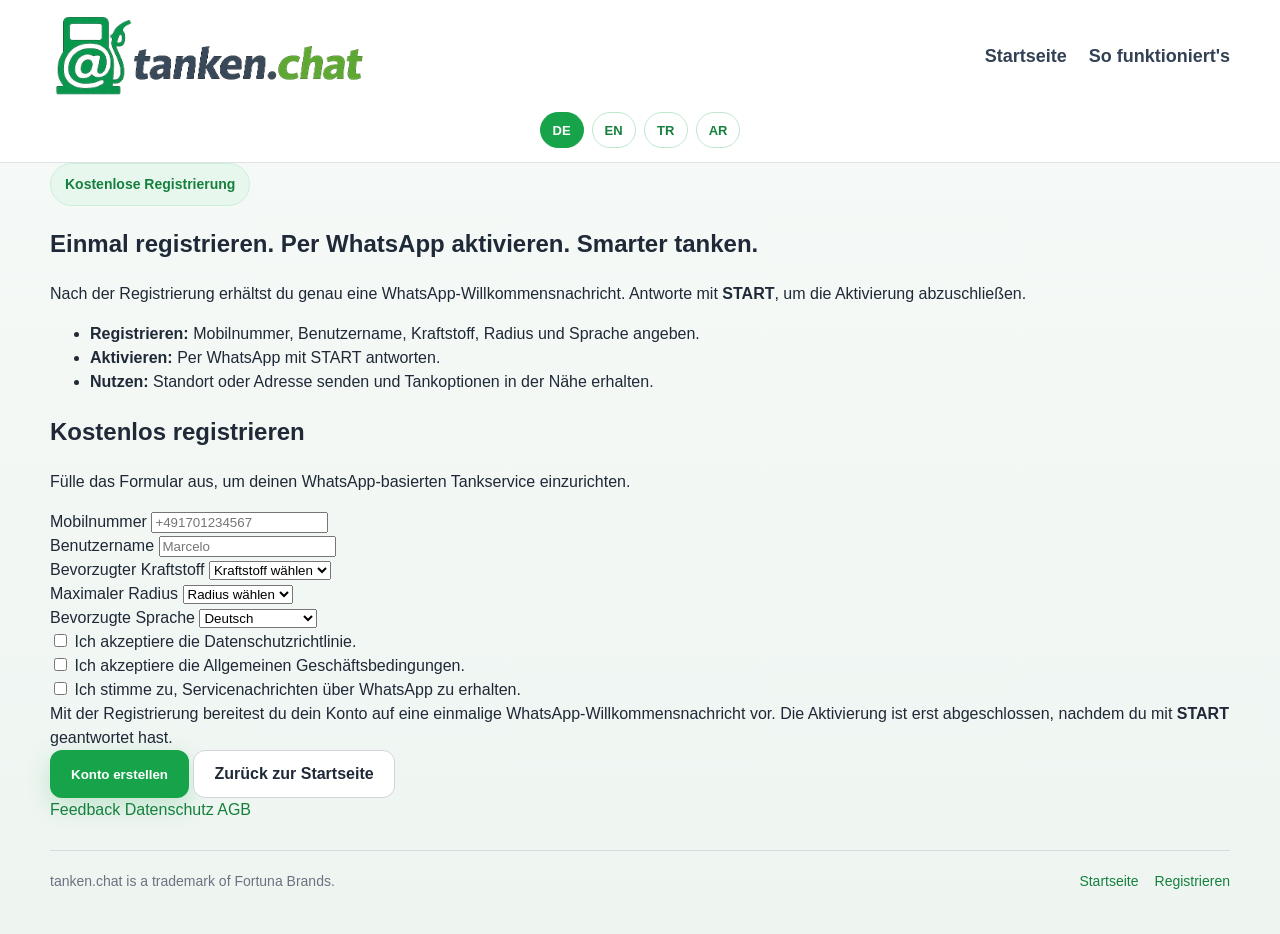
==== commit 499d78b0: "Update register.html" ====
--- a/register.html
+++ b/register.html
@@ -9,23 +9,34 @@
 </head>
 <body data-page="register">
   <header class="site-header">
-    <div class="container header-inner">
-      <a href="index.html" class="brand small" aria-label="tanken.chat home">
-        <img src="assets/logo.png" alt="tanken.chat logo" />
-      </a>
-
-      <div class="header-right">
-        <nav class="nav-links">
-          <a href="index.html" data-i18n="nav_home">Startseite</a>
-          <a href="index.html#how-it-works" data-i18n="nav_how">So funktioniert's</a>
-        </nav>
-
+    <div class="container header-shell">
+      <div class="header-top">
+        <a href="index.html" class="brand small" aria-label="tanken.chat home">
+          <img src="assets/logo.png" alt="tanken.chat logo" />
+        </a>
+
+        <div class="header-right desktop-only">
+          <nav class="nav-links">
+            <a href="index.html" data-i18n="nav_home">Startseite</a>
+            <a href="index.html#how-it-works" data-i18n="nav_how">So funktioniert's</a>
+          </nav>
+        </div>
+      </div>
+
+      <div class="header-language-row">
         <div class="lang-switch" aria-label="Language switcher">
           <button type="button" class="lang-btn active" data-lang="de">DE</button>
           <button type="button" class="lang-btn" data-lang="en">EN</button>
           <button type="button" class="lang-btn" data-lang="tr">TR</button>
           <button type="button" class="lang-btn" data-lang="ar">AR</button>
         </div>
+      </div>
+
+      <div class="header-nav-mobile mobile-only">
+        <nav class="nav-links nav-links-mobile">
+          <a href="index.html" data-i18n="nav_home">Startseite</a>
+          <a href="index.html#how-it-works" data-i18n="nav_how">So funktioniert's</a>
+        </nav>
       </div>
     </div>
   </header>
@@ -50,7 +61,9 @@
         <h2 data-i18n="form_title">Kostenlos registrieren</h2>
         <p class="intro" data-i18n="form_intro">Fülle das Formular aus, um deinen WhatsApp-basierten Tankservice einzurichten.</p>
 
-        <form class="form-grid" id="registerForm">
+        <div id="form-status" class="form-note" style="display:none;"></div>
+
+        <form class="form-grid" id="register-form">
           <div class="field">
             <label for="mobile" data-i18n="label_mobile">Mobilnummer</label>
             <input class="input" type="tel" id="mobile" name="mobile" placeholder="+491701234567" required />
@@ -116,10 +129,8 @@
             Mit der Registrierung bereitest du dein Konto auf eine einmalige WhatsApp-Willkommensnachricht vor. Die Aktivierung ist erst abgeschlossen, nachdem du mit <strong>START</strong> geantwortet hast.
           </div>
 
-          <div id="formMessage" class="form-note" style="display:none;"></div>
-
           <div class="form-actions">
-            <button class="btn btn-primary" id="submitBtn" type="submit" data-i18n="form_submit">Konto erstellen</button>
+            <button class="btn btn-primary" type="submit" id="submit-btn" data-i18n="form_submit">Konto erstellen</button>
             <a class="btn btn-secondary" href="index.html" data-i18n="form_back">Zurück zur Startseite</a>
           </div>
         </form>
@@ -144,7 +155,7 @@
   </footer>
 
   <script>
-    const API_BASE = "https://api.tanken.chat";
+    const API_BASE = "https://tanken-chat-worker.marcelo-lang.workers.dev";
 
     const translations = {
       de: {
@@ -183,10 +194,9 @@
         footer_feedback: "Feedback",
         footer_privacy: "Datenschutz",
         footer_terms: "AGB",
-        sending: "Wird gesendet...",
-        success: "Registrierung erfolgreich. Bitte prüfe jetzt WhatsApp und antworte mit START, um dein Konto zu aktivieren.",
-        error: "Die Registrierung konnte nicht abgeschlossen werden. Bitte versuche es erneut.",
-        missing: "Bitte fülle alle Felder korrekt aus und akzeptiere alle Pflichtfelder."
+        submit_success: "Registrierung erfolgreich. Bitte prüfe jetzt dein WhatsApp und antworte dort mit START, um dein Konto zu aktivieren.",
+        submit_error: "Registrierung fehlgeschlagen. Bitte versuche es erneut.",
+        submit_loading: "Registrierung wird gesendet..."
       },
       en: {
         nav_home: "Home",
@@ -224,10 +234,9 @@
         footer_feedback: "Feedback",
         footer_privacy: "Privacy",
         footer_terms: "Terms",
-        sending: "Submitting...",
-        success: "Registration successful. Please check WhatsApp and reply START to activate your account.",
-        error: "Registration could not be completed. Please try again.",
-        missing: "Please complete all fields correctly and accept all required items."
+        submit_success: "Registration successful. Please check WhatsApp now and reply START there to activate your account.",
+        submit_error: "Registration failed. Please try again.",
+        submit_loading: "Submitting registration..."
       },
       tr: {
         nav_home: "Ana sayfa",
@@ -265,10 +274,9 @@
         footer_feedback: "Geri bildirim",
         footer_privacy: "Gizlilik",
         footer_terms: "Şartlar",
-        sending: "Gönderiliyor...",
-        success: "Kayıt başarılı. Lütfen şimdi WhatsApp'ı kontrol et ve hesabını etkinleştirmek için START yanıtını ver.",
-        error: "Kayıt tamamlanamadı. Lütfen tekrar dene.",
-        missing: "Lütfen tüm alanları doğru doldur ve gerekli tüm kutuları kabul et."
+        submit_success: "Kayıt başarılı. Lütfen şimdi WhatsApp'ını kontrol et ve hesabını etkinleştirmek için START yanıtını ver.",
+        submit_error: "Kayıt başarısız oldu. Lütfen tekrar dene.",
+        submit_loading: "Kayıt gönderiliyor..."
       },
       ar: {
         nav_home: "الرئيسية",
@@ -306,18 +314,18 @@
         footer_feedback: "ملاحظات",
         footer_privacy: "الخصوصية",
         footer_terms: "الشروط",
-        sending: "جارٍ الإرسال...",
-        success: "تم التسجيل بنجاح. يرجى التحقق من واتساب الآن والرد بكلمة START لتفعيل حسابك.",
-        error: "تعذر إكمال التسجيل. يرجى المحاولة مرة أخرى.",
-        missing: "يرجى إكمال جميع الحقول بشكل صحيح والموافقة على جميع المتطلبات."
+        submit_success: "تم التسجيل بنجاح. يرجى التحقق من واتساب الآن والرد بكلمة START لتفعيل حسابك.",
+        submit_error: "فشل التسجيل. يرجى المحاولة مرة أخرى.",
+        submit_loading: "جارٍ إرسال التسجيل..."
       }
     };
 
-    let currentLang = localStorage.getItem('tanken_lang') || 'de';
+    function currentLang() {
+      return localStorage.getItem('tanken_lang') || 'de';
+    }
 
     function applyLanguage(lang) {
       const dict = translations[lang] || translations.de;
-      currentLang = lang;
       document.documentElement.lang = lang === 'ar' ? 'ar' : lang;
       document.documentElement.dir = lang === 'ar' ? 'rtl' : 'ltr';
       document.body.classList.toggle('rtl', lang === 'ar');
@@ -331,81 +339,80 @@
         btn.classList.toggle('active', btn.dataset.lang === lang);
       });
 
+      localStorage.setItem('tanken_lang', lang);
+
       const select = document.getElementById('language');
       if (select) select.value = lang;
-
-      localStorage.setItem('tanken_lang', lang);
     }
 
-    function showMessage(text, isError = false) {
-      const box = document.getElementById('formMessage');
-      box.style.display = 'block';
-      box.textContent = text;
-      box.style.color = isError ? '#b91c1c' : '#15803d';
-      box.style.fontWeight = '700';
+    const savedLang = currentLang();
+    applyLanguage(savedLang);
+
+    document.querySelectorAll('.lang-btn').forEach(btn => {
+      btn.addEventListener('click', () => applyLanguage(btn.dataset.lang));
+    });
+
+    const form = document.getElementById('register-form');
+    const statusBox = document.getElementById('form-status');
+    const submitBtn = document.getElementById('submit-btn');
+
+    function showStatus(message, ok = true) {
+      statusBox.style.display = 'block';
+      statusBox.textContent = message;
+      statusBox.style.color = ok ? '#15803d' : '#b91c1c';
+      statusBox.style.fontWeight = '700';
     }
 
-    document.getElementById('registerForm').addEventListener('submit', async (e) => {
+    function normalizePhone(phone) {
+      return phone.replace(/[\s\-()/]/g, '');
+    }
+
+    form.addEventListener('submit', async (e) => {
       e.preventDefault();
 
-      const dict = translations[currentLang] || translations.de;
-      const submitBtn = document.getElementById('submitBtn');
-      const mobile = document.getElementById('mobile').value.trim();
-      const user_name = document.getElementById('username').value.trim();
-      const preferred_fuel = document.getElementById('fuel').value;
-      const max_radius_km = Number(document.getElementById('radius').value);
-      const preferred_language = document.getElementById('language').value;
-      const privacy_accepted = document.getElementById('privacy').checked;
-      const terms_accepted = document.getElementById('terms').checked;
-      const whatsapp_accepted = document.getElementById('whatsapp').checked;
-
-      if (!mobile || !user_name || !preferred_fuel || !max_radius_km || !preferred_language || !privacy_accepted || !terms_accepted || !whatsapp_accepted) {
-        showMessage(dict.missing, true);
-        return;
-      }
-
+      const lang = currentLang();
+      const t = translations[lang] || translations.de;
+
+      statusBox.style.display = 'none';
       submitBtn.disabled = true;
-      submitBtn.textContent = dict.sending;
+      submitBtn.textContent = t.submit_loading;
+
+      const payload = {
+        mobile: normalizePhone(document.getElementById('mobile').value.trim()),
+        username: document.getElementById('username').value.trim(),
+        fuel: document.getElementById('fuel').value,
+        radius_km: document.getElementById('radius').value,
+        language: document.getElementById('language').value || lang,
+        privacy_accepted: document.getElementById('privacy').checked,
+        terms_accepted: document.getElementById('terms').checked,
+        whatsapp_accepted: document.getElementById('whatsapp').checked
+      };
 
       try {
-        const response = await fetch(`${API_BASE}/api/register`, {
+        const res = await fetch(`${API_BASE}/api/register`, {
           method: 'POST',
           headers: {
             'Content-Type': 'application/json'
           },
-          body: JSON.stringify({
-            mobile,
-            user_name,
-            preferred_fuel,
-            max_radius_km,
-            preferred_language,
-            privacy_accepted,
-            terms_accepted,
-            whatsapp_accepted
-          })
+          body: JSON.stringify(payload)
         });
 
-        const result = await response.json();
-
-        if (!response.ok || !result.success) {
-          throw new Error(result.error || 'Request failed');
+        const data = await res.json();
+
+        if (!res.ok || !data.ok) {
+          throw new Error(data.error || 'Registration failed');
         }
 
-        showMessage(dict.success, false);
-        document.getElementById('registerForm').reset();
-        document.getElementById('language').value = currentLang;
+        form.reset();
+        document.getElementById('language').value = lang;
+        showStatus(t.submit_success, true);
       } catch (err) {
-        showMessage(dict.error, true);
+        console.error(err);
+        showStatus(t.submit_error, false);
       } finally {
         submitBtn.disabled = false;
-        submitBtn.textContent = dict.form_submit;
+        submitBtn.textContent = t.form_submit;
       }
-    });
-
-    applyLanguage(currentLang);
-
-    document.querySelectorAll('.lang-btn').forEach(btn => {
-      btn.addEventListener('click', () => applyLanguage(btn.dataset.lang));
     });
   </script>
 </body>
--- a/css/styles.css
+++ b/css/styles.css
@@ -59,18 +59,24 @@
 .site-header {
   position: sticky;
   top: 0;
-  z-index: 20;
+  z-index: 30;
   background: rgba(255, 255, 255, 0.96);
   backdrop-filter: blur(10px);
   border-bottom: 1px solid rgba(209, 213, 219, 0.7);
 }
 
-.header-inner {
+.header-shell {
+  display: flex;
+  flex-direction: column;
+  gap: 10px;
+  padding: 10px 0 14px;
+}
+
+.header-top {
   display: flex;
   align-items: center;
   justify-content: space-between;
-  min-height: 100px;
-  gap: 24px;
+  gap: 18px;
 }
 
 .brand {
@@ -87,18 +93,10 @@
   display: block;
 }
 
-.brand.small img {
-  height: 82px;
-  width: auto;
-  max-width: none;
-}
-
 .header-right {
   display: flex;
   align-items: center;
-  gap: 18px;
-  flex-wrap: wrap;
-  justify-content: flex-end;
+  gap: 20px;
 }
 
 .nav-links {
@@ -114,36 +112,52 @@
   font-weight: 700;
 }
 
+.header-language-row {
+  display: flex;
+  justify-content: center;
+  align-items: center;
+}
+
 .lang-switch {
   display: flex;
   align-items: center;
+  justify-content: center;
   gap: 8px;
+  flex-wrap: wrap;
 }
 
 .lang-btn {
   display: inline-flex;
   align-items: center;
   justify-content: center;
-  min-width: 42px;
-  height: 38px;
-  padding: 0 10px;
-  border-radius: 10px;
-  border: 1px solid var(--line);
+  min-width: 44px;
+  height: 36px;
+  padding: 0 12px;
+  border-radius: 999px;
+  border: 1px solid #bfe7cc;
   background: #fff;
-  color: var(--accent);
-  font-size: 14px;
+  color: var(--brand-dark);
+  font-size: 13px;
   font-weight: 700;
   cursor: pointer;
 }
 
 .lang-btn:hover {
-  background: #f3f4f6;
+  background: #f2fbf5;
 }
 
 .lang-btn.active {
   background: var(--brand);
   border-color: var(--brand);
   color: #fff;
+}
+
+.mobile-only {
+  display: none;
+}
+
+.desktop-only {
+  display: flex;
 }
 
 .btn {
@@ -182,7 +196,7 @@
 }
 
 .hero {
-  padding: 70px 0 40px;
+  padding: 46px 0 40px;
 }
 
 .hero-grid {
@@ -412,182 +426,15 @@
   flex-wrap: wrap;
 }
 
-/* FORM PAGE */
-.form-page {
-  padding: 48px 0 70px;
-}
-
-.form-shell {
-  display: grid;
-  grid-template-columns: 0.9fr 1.1fr;
-  gap: 28px;
-  align-items: start;
-}
-
-.info-panel,
-.form-panel {
-  background: #fff;
-  border: 1px solid rgba(209, 213, 219, 0.8);
-  border-radius: 24px;
-  box-shadow: var(--shadow);
-}
-
-.info-panel {
-  padding: 28px;
-}
-
-.info-panel h1 {
-  margin: 12px 0 14px;
-  font-size: clamp(2.2rem, 4vw, 3.4rem);
-  line-height: 1.05;
-}
-
-.info-panel p {
-  color: var(--muted);
-  font-size: 1.08rem;
-}
-
-.info-list {
-  margin: 22px 0 0;
-  padding: 0;
-  list-style: none;
-  display: grid;
-  gap: 12px;
-}
-
-.info-list li {
-  background: #f8faf9;
-  border: 1px solid #e5e7eb;
-  border-radius: 14px;
-  padding: 14px 16px;
-  font-size: 1rem;
-}
-
-.form-panel {
-  padding: 30px;
-}
-
-.form-panel h2 {
-  margin-top: 0;
-  margin-bottom: 8px;
-  font-size: clamp(2rem, 3vw, 3rem);
-}
-
-.form-panel .intro {
-  margin: 0 0 24px;
-  color: var(--muted);
-  font-size: 1.08rem;
-}
-
-.form-grid {
-  display: grid;
-  grid-template-columns: 1fr;
-  gap: 18px;
-}
-
-.field label {
-  display: block;
-  margin-bottom: 8px;
-  font-weight: 700;
-  font-size: 16px;
-}
-
-.input,
-.select,
-textarea {
-  width: 100%;
-  min-height: 56px;
-  border: 1px solid var(--line);
-  border-radius: 14px;
-  padding: 14px 16px;
-  font-size: 17px;
-  background: #fff;
-  color: var(--text);
-  outline: none;
-}
-
-.input:focus,
-.select:focus,
-textarea:focus {
-  border-color: var(--brand);
-  box-shadow: 0 0 0 4px rgba(22, 163, 74, 0.12);
-}
-
-.checkbox-group {
-  display: grid;
-  gap: 14px;
-  margin-top: 4px;
-}
-
-.checkbox-item {
-  display: flex;
-  align-items: flex-start;
-  gap: 12px;
-  padding: 14px 16px;
-  border: 1px solid #e5e7eb;
-  border-radius: 14px;
-  background: #fafcfb;
-}
-
-.checkbox-item input {
-  margin-top: 4px;
-  transform: scale(1.15);
-}
-
-.checkbox-item label {
-  margin: 0;
-  font-weight: 600;
-  line-height: 1.45;
-  font-size: 1rem;
-}
-
-.form-note {
-  margin-top: 10px;
-  font-size: 14px;
-  color: var(--muted);
-}
-
-.form-actions {
-  display: flex;
-  gap: 14px;
-  flex-wrap: wrap;
-  margin-top: 8px;
-}
-
-.helper-links {
-  margin-top: 18px;
-  display: flex;
-  flex-wrap: wrap;
-  gap: 14px;
-  font-size: 14px;
-}
-
 @media (max-width: 980px) {
   .hero-grid,
-  .form-shell,
   .features,
   .steps {
     grid-template-columns: 1fr;
   }
 
-  .hero {
-    padding-top: 40px;
-  }
-
-  .header-inner {
-    min-height: 86px;
-  }
-
   .brand img {
-    height: 72px;
-  }
-
-  .brand.small img {
-    height: 64px;
-  }
-
-  .nav-links {
-    gap: 14px;
+    height: 78px;
   }
 
   .nav-links a {
@@ -600,46 +447,79 @@
     width: min(calc(100% - 22px), var(--max));
   }
 
-  .header-inner {
-    min-height: 76px;
-    gap: 12px;
+  .header-shell {
+    gap: 8px;
+    padding: 10px 0 12px;
+  }
+
+  .header-top {
+    justify-content: center;
   }
 
   .brand img {
-    height: 60px;
-  }
-
-  .brand.small img {
-    height: 54px;
-  }
-
-  .hero-copy h1,
-  .info-panel h1,
-  .form-panel h2 {
+    height: 74px;
+  }
+
+  .desktop-only {
+    display: none;
+  }
+
+  .mobile-only {
+    display: flex;
+    justify-content: center;
+  }
+
+  .nav-links-mobile {
+    justify-content: center;
+    gap: 14px;
+  }
+
+  .nav-links-mobile a {
+    font-size: 14px;
+  }
+
+  .lang-switch {
+    width: 100%;
+    justify-content: center;
+  }
+
+  .lang-btn {
+    min-width: 48px;
+    height: 34px;
+    padding: 0 10px;
+    font-size: 12px;
+  }
+
+  .hero {
+    padding-top: 28px;
+  }
+
+  .hero-copy h1 {
+    font-size: clamp(2rem, 10vw, 3.2rem);
     word-break: break-word;
+  }
+
+  .hero-copy p.lead,
+  .section-subtitle,
+  .hero-card p,
+  .feature-card p,
+  .step-card p {
+    font-size: 1rem;
   }
 
   .hero-card,
   .feature-card,
   .step-card,
-  .info-panel,
-  .form-panel,
   .cta-box {
     padding: 20px;
     border-radius: 18px;
   }
 
+  .hero-actions {
+    flex-direction: column;
+  }
+
   .btn {
     width: 100%;
   }
-
-  .hero-actions,
-  .form-actions {
-    flex-direction: column;
-  }
-
-  .nav-links,
-  .lang-switch {
-    display: none;
-  }
-}
+}
